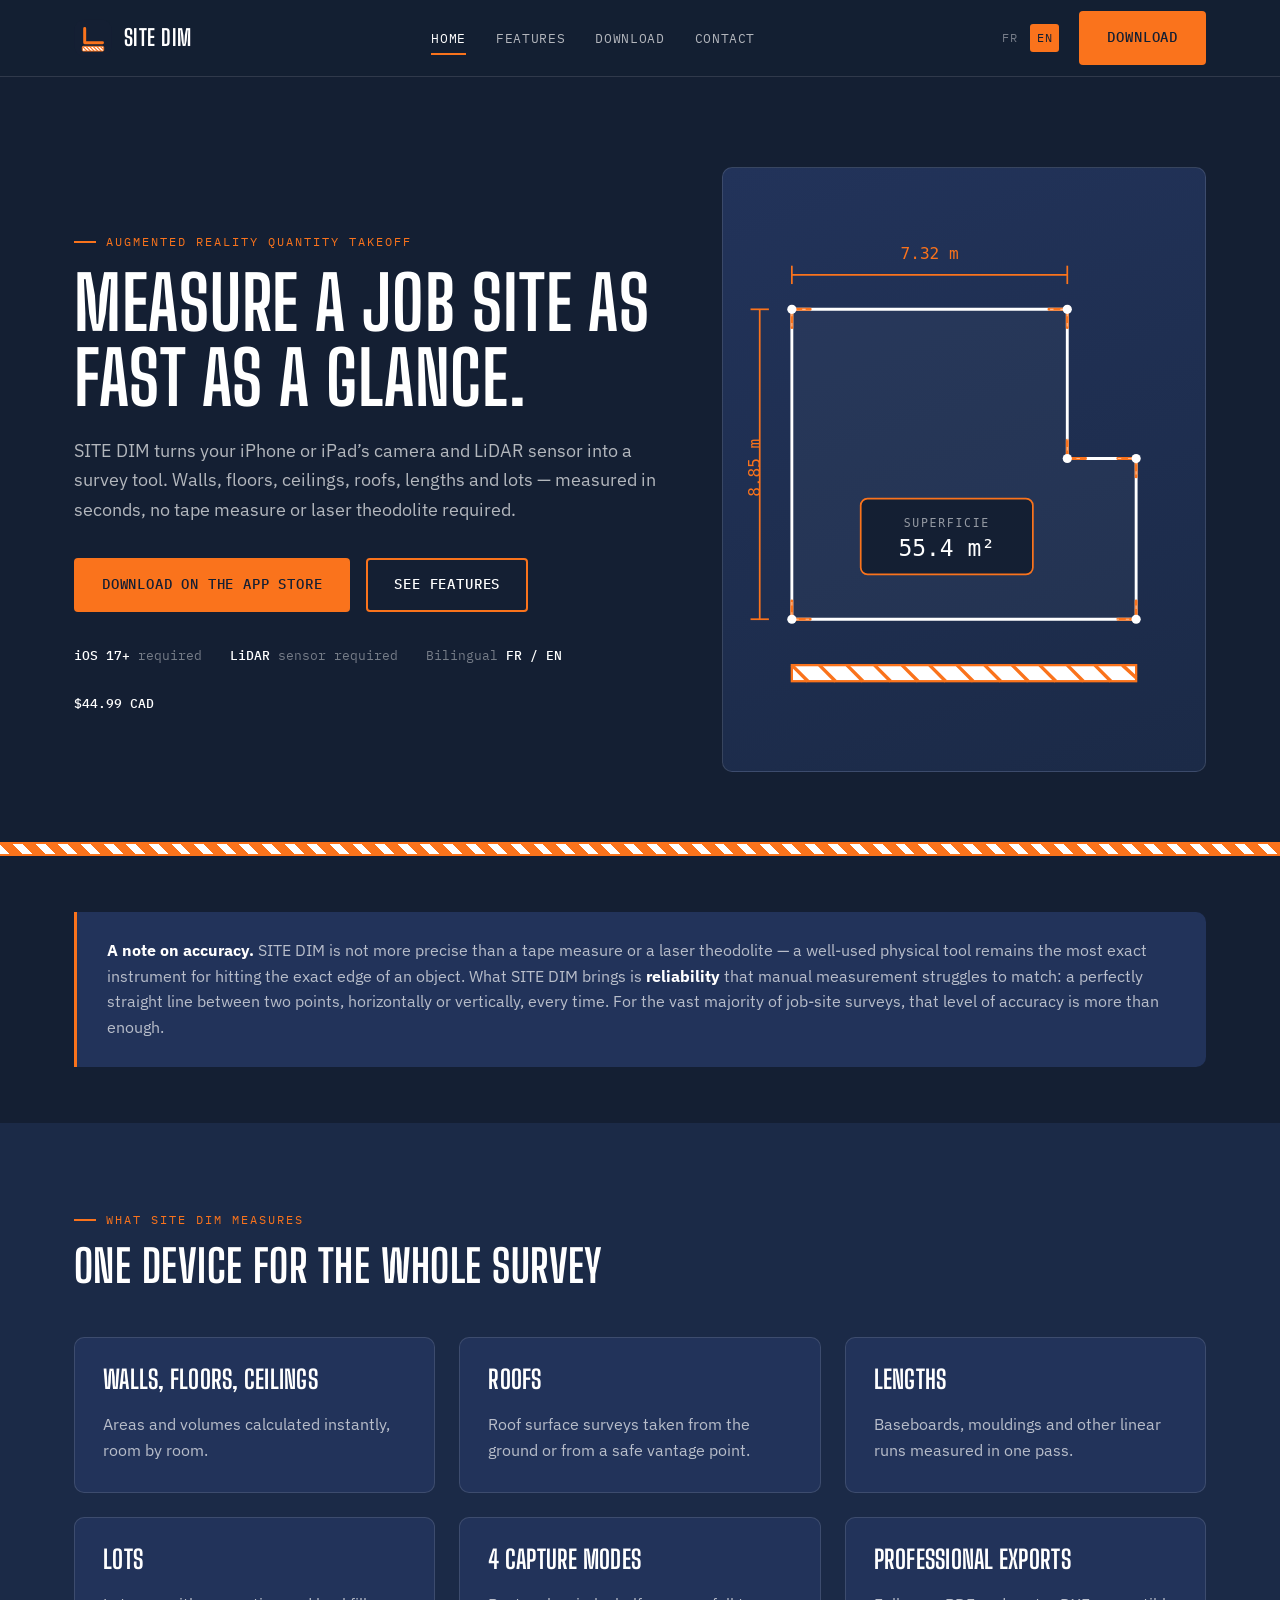
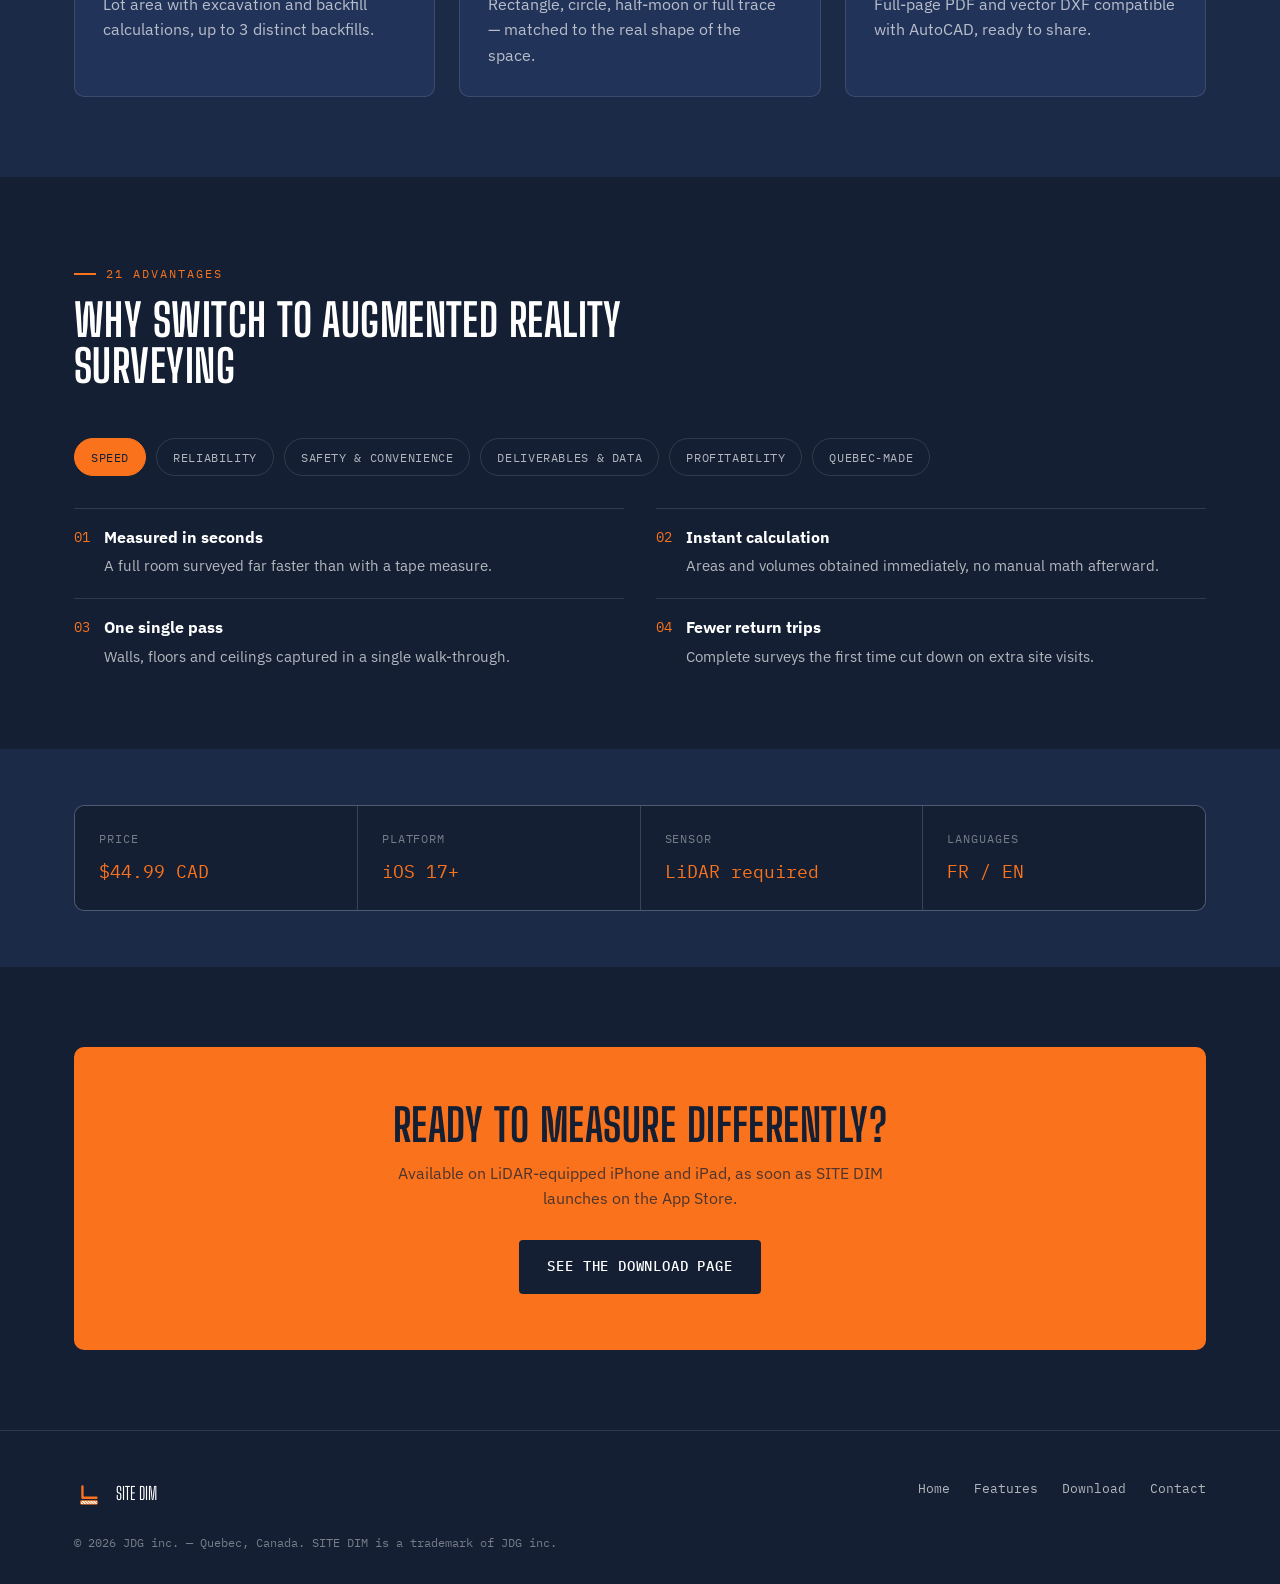
==== en/index.html @ d3539472 "Add live App Store link across the site SITE DIM is now on the App Store — swap the "coming soon" ba" ====
<!DOCTYPE html>
<html lang="en">
<head>
<meta charset="UTF-8">
<meta name="viewport" content="width=device-width, initial-scale=1">
<title>SITE DIM — Augmented Reality Quantity Takeoff</title>
<meta name="description" content="SITE DIM measures walls, floors, ceilings, roofs and lots using augmented reality and LiDAR on iPhone/iPad. Fast, reliable, PDF and DXF exports. An app by JDG inc., Quebec.">
<link rel="icon" href="../assets/img/logo-mark.svg">
<link rel="preconnect" href="https://fonts.googleapis.com">
<link rel="preconnect" href="https://fonts.gstatic.com" crossorigin>
<link href="https://fonts.googleapis.com/css2?family=Big+Shoulders+Display:wght@600;700;800&family=IBM+Plex+Sans:wght@400;500;600&family=IBM+Plex+Mono:wght@400;500&display=swap" rel="stylesheet">
<link rel="stylesheet" href="../assets/css/style.css">
</head>
<body>

<header class="site-header">
  <div class="container site-header__row">
    <a href="index.html" class="brand">
      <img src="../assets/img/logo-mark.svg" alt="" class="brand-mark">
      Site Dim
    </a>
    <nav class="main-nav" id="main-nav">
      <ul class="main-nav__links">
        <li><a href="index.html" aria-current="page">Home</a></li>
        <li><a href="features.html">Features</a></li>
        <li><a href="download.html">Download</a></li>
        <li><a href="contact.html">Contact</a></li>
      </ul>
    </nav>
    <div class="header-actions">
      <div class="lang-switch">
        <a href="../fr/index.html">FR</a>
        <a href="index.html" class="active">EN</a>
      </div>
      <a href="download.html" class="btn btn--primary">Download</a>
      <button class="nav-toggle" aria-label="Menu" aria-expanded="false" aria-controls="main-nav">
        <span></span><span></span><span></span>
      </button>
    </div>
  </div>
</header>

<main>

  <section class="hero">
    <div class="container hero__grid">
      <div>
        <p class="eyebrow">Augmented reality quantity takeoff</p>
        <h1>Measure a job site as fast as a glance.</h1>
        <p class="lead">SITE DIM turns your iPhone or iPad&rsquo;s camera and LiDAR sensor into a survey tool. Walls, floors, ceilings, roofs, lengths and lots — measured in seconds, no tape measure or laser theodolite required.</p>
        <div class="hero__actions">
          <a href="https://apps.apple.com/ca/app/site-dim/id6807966608?l=en-CA" class="btn btn--primary" target="_blank" rel="noopener">Download on the App Store</a>
          <a href="features.html" class="btn btn--outline">See features</a>
        </div>
        <div class="hero__meta">
          <span><strong>iOS 17+</strong> required</span>
          <span><strong>LiDAR</strong> sensor required</span>
          <span>Bilingual <strong>FR / EN</strong></span>
          <span><strong>$44.99 CAD</strong></span>
        </div>
      </div>
      <div class="hero__visual">
        <img src="../assets/img/hero-plan.svg" alt="An L-shaped room survey with dimensions and area automatically calculated by SITE DIM">
      </div>
    </div>
  </section>

  <div class="ruler"></div>

  <section class="section--tight">
    <div class="container">
      <div class="callout">
        <p><strong>A note on accuracy.</strong> SITE DIM is not more precise than a tape measure or a laser theodolite — a well-used physical tool remains the most exact instrument for hitting the exact edge of an object. What SITE DIM brings is <strong>reliability</strong> that manual measurement struggles to match: a perfectly straight line between two points, horizontally or vertically, every time. For the vast majority of job-site surveys, that level of accuracy is more than enough.</p>
      </div>
    </div>
  </section>

  <section class="section--alt">
    <div class="container">
      <div class="section-head">
        <p class="eyebrow">What SITE DIM measures</p>
        <h2>One device for the whole survey</h2>
      </div>
      <div class="grid-3">
        <div class="card card--feature">
          <h3>Walls, floors, ceilings</h3>
          <p>Areas and volumes calculated instantly, room by room.</p>
        </div>
        <div class="card card--feature">
          <h3>Roofs</h3>
          <p>Roof surface surveys taken from the ground or from a safe vantage point.</p>
        </div>
        <div class="card card--feature">
          <h3>Lengths</h3>
          <p>Baseboards, mouldings and other linear runs measured in one pass.</p>
        </div>
        <div class="card card--feature">
          <h3>Lots</h3>
          <p>Lot area with excavation and backfill calculations, up to 3 distinct backfills.</p>
        </div>
        <div class="card card--feature">
          <h3>4 capture modes</h3>
          <p>Rectangle, circle, half-moon or full trace — matched to the real shape of the space.</p>
        </div>
        <div class="card card--feature">
          <h3>Professional exports</h3>
          <p>Full-page PDF and vector DXF compatible with AutoCAD, ready to share.</p>
        </div>
      </div>
    </div>
  </section>

  <section id="advantages">
    <div class="container">
      <div class="section-head">
        <p class="eyebrow">21 advantages</p>
        <h2>Why switch to augmented reality surveying</h2>
      </div>

      <div class="theme-tabs" role="tablist">
        <button class="theme-tab active" data-theme="rapidite">Speed</button>
        <button class="theme-tab" data-theme="fiabilite">Reliability</button>
        <button class="theme-tab" data-theme="securite">Safety &amp; convenience</button>
        <button class="theme-tab" data-theme="livrables">Deliverables &amp; data</button>
        <button class="theme-tab" data-theme="rentabilite">Profitability</button>
        <button class="theme-tab" data-theme="quebec">Quebec-made</button>
      </div>

      <div class="theme-panel active" data-theme="rapidite">
        <ul class="advantage-list">
          <li><span class="num">01</span><div><strong>Measured in seconds</strong><p>A full room surveyed far faster than with a tape measure.</p></div></li>
          <li><span class="num">02</span><div><strong>Instant calculation</strong><p>Areas and volumes obtained immediately, no manual math afterward.</p></div></li>
          <li><span class="num">03</span><div><strong>One single pass</strong><p>Walls, floors and ceilings captured in a single walk-through.</p></div></li>
          <li><span class="num">04</span><div><strong>Fewer return trips</strong><p>Complete surveys the first time cut down on extra site visits.</p></div></li>
        </ul>
      </div>

      <div class="theme-panel" data-theme="fiabilite">
        <ul class="advantage-list">
          <li><span class="num">05</span><div><strong>A guaranteed straight line</strong><p>A perfectly straight line between two points, horizontally or vertically — hard to hold freehand with a tape measure over a long distance.</p></div></li>
          <li><span class="num">06</span><div><strong>Automatic corner squaring</strong><p>Corners are squared automatically, removing a frequent source of angle error.</p></div></li>
          <li><span class="num">07</span><div><strong>Accuracy that&rsquo;s enough</strong><p>Suited to the vast majority of everyday job-site surveys.</p></div></li>
          <li><span class="num">08</span><div><strong>Measurements recorded digitally</strong><p>Safe from a misread number or a transcription error on a notepad.</p></div></li>
        </ul>
      </div>

      <div class="theme-panel" data-theme="securite">
        <ul class="advantage-list">
          <li><span class="num">09</span><div><strong>Measure alone</strong><p>No need for a second person to hold the other end of the tape.</p></div></li>
          <li><span class="num">10</span><div><strong>Less climbing and reaching</strong><p>No need to climb or stretch a tape measure across long spans or heights.</p></div></li>
          <li><span class="num">11</span><div><strong>One device to bring</strong><p>An iPhone or iPad replaces a tape measure, laser theodolite and site notebook.</p></div></li>
        </ul>
      </div>

      <div class="theme-panel" data-theme="livrables">
        <ul class="advantage-list">
          <li><span class="num">12</span><div><strong>Full-page PDF export</strong><p>A document ready to share with a client, subcontractor or supplier.</p></div></li>
          <li><span class="num">13</span><div><strong>Vector DXF export</strong><p>Compatible with AutoCAD, usable directly in technical drawings.</p></div></li>
          <li><span class="num">14</span><div><strong>Metric and imperial together</strong><p>Both systems displayed at once, no manual conversion.</p></div></li>
          <li><span class="num">15</span><div><strong>Organized data</strong><p>All measurements from a project grouped and sorted automatically.</p></div></li>
        </ul>
      </div>

      <div class="theme-panel" data-theme="rentabilite">
        <ul class="advantage-list">
          <li><span class="num">16</span><div><strong>Time reinvested</strong><p>Less time spent measuring means more time bidding or building.</p></div></li>
          <li><span class="num">17</span><div><strong>Fewer ordering errors</strong><p>Reliable areas and volumes reduce material ordering mistakes.</p></div></li>
          <li><span class="num">18</span><div><strong>One tool does it all</strong><p>Replaces several specialized measuring instruments.</p></div></li>
        </ul>
      </div>

      <div class="theme-panel" data-theme="quebec">
        <ul class="advantage-list">
          <li><span class="num">19</span><div><strong>Designed in Quebec</strong><p>Developed by JDG inc. for the realities of the local job site.</p></div></li>
          <li><span class="num">20</span><div><strong>Bilingual from day one</strong><p>The app is fully available in French and English.</p></div></li>
          <li><span class="num">21</span><div><strong>Built with tradespeople</strong><p>Developed with local contractors and estimators.</p></div></li>
        </ul>
      </div>
    </div>
  </section>

  <section class="section--alt section--tight">
    <div class="container">
      <div class="specs">
        <div class="specs__item"><div class="label">Price</div><div class="value">$44.99 CAD</div></div>
        <div class="specs__item"><div class="label">Platform</div><div class="value">iOS 17+</div></div>
        <div class="specs__item"><div class="label">Sensor</div><div class="value">LiDAR required</div></div>
        <div class="specs__item"><div class="label">Languages</div><div class="value">FR / EN</div></div>
      </div>
    </div>
  </section>

  <section>
    <div class="container">
      <div class="cta-band">
        <h2>Ready to measure differently?</h2>
        <p>Available on LiDAR-equipped iPhone and iPad, as soon as SITE DIM launches on the App Store.</p>
        <a href="download.html" class="btn btn--primary">See the download page</a>
      </div>
    </div>
  </section>

</main>

<footer class="site-footer">
  <div class="container">
    <div class="site-footer__row">
      <a href="index.html" class="site-footer__brand">
        <img src="../assets/img/logo-mark.svg" alt="" class="brand-mark">
        Site Dim
      </a>
      <nav>
        <ul>
          <li><a href="index.html">Home</a></li>
          <li><a href="features.html">Features</a></li>
          <li><a href="download.html">Download</a></li>
          <li><a href="contact.html">Contact</a></li>
        </ul>
      </nav>
    </div>
    <div class="site-footer__meta">
      &copy; 2026 JDG inc. — Quebec, Canada. SITE DIM is a trademark of JDG inc.
    </div>
  </div>
</footer>

<script src="../assets/js/main.js"></script>
</body>
</html>
---- assets/css/style.css ----
/* ============================================================
   SITE DIM — Design system
   Navy #141F33 / Orange #FA731C / White
   Big Shoulders Display (titres) — IBM Plex Sans (texte) — IBM Plex Mono (données)
   ============================================================ */

:root {
  --navy: #141F33;
  --navy-700: #1B2A47;
  --navy-600: #22335A;
  --navy-500: #2C4170;
  --orange: #FA731C;
  --orange-dark: #D65E10;
  --white: #FFFFFF;
  --ink-muted: rgba(255, 255, 255, 0.68);
  --ink-faint: rgba(255, 255, 255, 0.42);
  --line: rgba(255, 255, 255, 0.12);

  --font-display: "Big Shoulders Display", "Arial Narrow", sans-serif;
  --font-body: "IBM Plex Sans", -apple-system, BlinkMacSystemFont, sans-serif;
  --font-mono: "IBM Plex Mono", ui-monospace, SFMono-Regular, monospace;

  --container: 1180px;
  --radius: 10px;
}

* { box-sizing: border-box; }
html { scroll-behavior: smooth; }

body {
  margin: 0;
  background: var(--navy);
  color: var(--white);
  font-family: var(--font-body);
  font-size: 16px;
  line-height: 1.6;
  -webkit-font-smoothing: antialiased;
}

img, svg { max-width: 100%; display: block; }

a { color: inherit; text-decoration: none; }

.container {
  width: 100%;
  max-width: var(--container);
  margin: 0 auto;
  padding: 0 24px;
}

h1, h2, h3, h4 {
  font-family: var(--font-display);
  font-weight: 700;
  text-transform: uppercase;
  letter-spacing: 0.01em;
  line-height: 1.02;
  margin: 0 0 0.4em;
}

h1 { font-size: clamp(2.6rem, 6vw, 4.6rem); }
h2 { font-size: clamp(1.9rem, 4vw, 2.8rem); }
h3 { font-size: clamp(1.3rem, 2.4vw, 1.6rem); }

p { margin: 0 0 1em; color: var(--ink-muted); }

.eyebrow {
  font-family: var(--font-mono);
  font-size: 0.78rem;
  letter-spacing: 0.16em;
  text-transform: uppercase;
  color: var(--orange);
  display: inline-flex;
  align-items: center;
  gap: 10px;
  margin-bottom: 14px;
}
.eyebrow::before {
  content: "";
  width: 22px;
  height: 2px;
  background: var(--orange);
}

.lead {
  font-size: 1.15rem;
  color: var(--ink-muted);
  max-width: 640px;
}

/* ---------- Ruler motif ---------- */
.ruler {
  height: 14px;
  border-top: 2px solid var(--orange);
  border-bottom: 2px solid var(--orange);
  background: repeating-linear-gradient(
    45deg,
    var(--white) 0 6px,
    var(--white) 6px 7px,
    var(--orange) 7px 15px,
    var(--orange) 15px 16px
  );
  background-color: var(--white);
}
.ruler--thin { height: 8px; border-width: 1px; }

/* ---------- Buttons ---------- */
.btn {
  display: inline-flex;
  align-items: center;
  justify-content: center;
  gap: 10px;
  font-family: var(--font-mono);
  font-size: 0.85rem;
  font-weight: 500;
  letter-spacing: 0.06em;
  text-transform: uppercase;
  padding: 14px 26px;
  border-radius: 4px;
  border: 2px solid transparent;
  cursor: pointer;
  transition: transform 0.15s ease, background 0.15s ease, border-color 0.15s ease, color 0.15s ease;
  white-space: nowrap;
}
.btn:hover { transform: translateY(-2px); }

.btn--primary {
  background: var(--orange);
  color: var(--navy);
}
.btn--primary:hover { background: #ff8438; }

.btn--outline {
  border-color: var(--orange);
  color: var(--white);
  background: transparent;
}
.btn--outline:hover { border-color: var(--white); }

.btn--ghost {
  color: var(--ink-muted);
  padding: 10px 0;
}
.btn--ghost:hover { color: var(--white); transform: none; }

/* ---------- Header ---------- */
.site-header {
  position: sticky;
  top: 0;
  z-index: 100;
  background: rgba(20, 31, 51, 0.97);
  border-bottom: 1px solid var(--line);
}
.site-header__row {
  display: flex;
  align-items: center;
  justify-content: space-between;
  height: 76px;
  gap: 24px;
}

.brand {
  display: flex;
  align-items: center;
  gap: 12px;
  font-family: var(--font-display);
  font-size: 1.4rem;
  font-weight: 700;
  letter-spacing: 0.02em;
  text-transform: uppercase;
}
.brand-mark {
  width: 38px;
  height: 38px;
  flex-shrink: 0;
}

.main-nav {
  display: flex;
  align-items: center;
  gap: 34px;
}
.main-nav__links {
  display: flex;
  gap: 30px;
  list-style: none;
  margin: 0;
  padding: 0;
  font-family: var(--font-mono);
  font-size: 0.82rem;
  letter-spacing: 0.05em;
  text-transform: uppercase;
}
.main-nav__links a {
  color: var(--ink-muted);
  position: relative;
  padding: 6px 0;
}
.main-nav__links a:hover,
.main-nav__links a[aria-current="page"] { color: var(--white); }
.main-nav__links a[aria-current="page"]::after {
  content: "";
  position: absolute;
  left: 0; right: 0; bottom: -2px;
  height: 2px;
  background: var(--orange);
}

.lang-switch {
  display: flex;
  align-items: center;
  gap: 6px;
  font-family: var(--font-mono);
  font-size: 0.78rem;
  letter-spacing: 0.05em;
}
.lang-switch a {
  padding: 4px 7px;
  color: var(--ink-faint);
  border-radius: 3px;
}
.lang-switch a.active { color: var(--navy); background: var(--orange); }
.lang-switch a:not(.active):hover { color: var(--white); }

.nav-toggle {
  display: none;
  flex-direction: column;
  gap: 5px;
  background: none;
  border: none;
  cursor: pointer;
  padding: 8px;
}
.nav-toggle span {
  width: 24px;
  height: 2px;
  background: var(--white);
}

.header-actions {
  display: flex;
  align-items: center;
  gap: 20px;
}

/* ---------- Hero ---------- */
.hero {
  padding: 90px 0 70px;
  position: relative;
  overflow: hidden;
}
.hero__grid {
  display: grid;
  grid-template-columns: 1.1fr 0.9fr;
  gap: 56px;
  align-items: center;
}
.hero h1 { margin-bottom: 20px; }
.hero .lead { margin-bottom: 34px; }
.hero__actions {
  display: flex;
  flex-wrap: wrap;
  gap: 16px;
  align-items: center;
  margin-bottom: 34px;
}
.hero__meta {
  display: flex;
  gap: 28px;
  flex-wrap: wrap;
  font-family: var(--font-mono);
  font-size: 0.8rem;
  color: var(--ink-faint);
}
.hero__meta strong { color: var(--white); font-weight: 500; }

.hero__visual {
  position: relative;
  aspect-ratio: 4 / 5;
  border-radius: var(--radius);
  background: linear-gradient(160deg, var(--navy-600), var(--navy-700));
  border: 1px solid var(--line);
  overflow: hidden;
  display: flex;
  align-items: center;
  justify-content: center;
}
.hero__visual .plan {
  width: 78%;
}

/* ---------- Sections ---------- */
section { padding: 80px 0; }
.section--tight { padding: 56px 0; }
.section--alt { background: var(--navy-700); }
.section-head {
  max-width: 700px;
  margin-bottom: 48px;
}

/* ---------- Cards / Grid ---------- */
.grid-3 {
  display: grid;
  grid-template-columns: repeat(3, 1fr);
  gap: 24px;
}
.grid-2 {
  display: grid;
  grid-template-columns: repeat(2, 1fr);
  gap: 24px;
}

.card {
  background: var(--navy-600);
  border: 1px solid var(--line);
  border-radius: var(--radius);
  padding: 28px;
}
.card--feature {
  display: flex;
  flex-direction: column;
  gap: 14px;
}
.card__icon {
  width: 42px;
  height: 42px;
  color: var(--orange);
}
.card h3 { margin-bottom: 6px; }
.card p { margin: 0; }

/* ---------- Theme tabs (21 avantages) ---------- */
.theme-tabs {
  display: flex;
  flex-wrap: wrap;
  gap: 10px;
  margin-bottom: 32px;
}
.theme-tab {
  font-family: var(--font-mono);
  font-size: 0.78rem;
  letter-spacing: 0.05em;
  text-transform: uppercase;
  padding: 10px 16px;
  border: 1px solid var(--line);
  border-radius: 999px;
  background: transparent;
  color: var(--ink-muted);
  cursor: pointer;
  transition: all 0.15s ease;
}
.theme-tab:hover { border-color: var(--orange); color: var(--white); }
.theme-tab.active {
  background: var(--orange);
  border-color: var(--orange);
  color: var(--navy);
}

.theme-panel { display: none; }
.theme-panel.active { display: block; animation: fade-in 0.25s ease; }
@keyframes fade-in { from { opacity: 0; transform: translateY(6px); } to { opacity: 1; transform: translateY(0); } }

.advantage-list {
  list-style: none;
  margin: 0;
  padding: 0;
  display: grid;
  grid-template-columns: repeat(2, 1fr);
  gap: 20px 32px;
}
.advantage-list li {
  display: flex;
  gap: 14px;
  align-items: flex-start;
  border-top: 1px solid var(--line);
  padding-top: 16px;
}
.advantage-list .num {
  font-family: var(--font-mono);
  color: var(--orange);
  font-size: 0.85rem;
  flex-shrink: 0;
  padding-top: 2px;
}
.advantage-list strong { display: block; color: var(--white); margin-bottom: 4px; }
.advantage-list p { margin: 0; font-size: 0.94rem; }

/* ---------- Callout / positioning note ---------- */
.callout {
  border-left: 3px solid var(--orange);
  background: var(--navy-600);
  border-radius: 0 var(--radius) var(--radius) 0;
  padding: 26px 30px;
}
.callout p:last-child { margin: 0; }
.callout strong { color: var(--white); }

/* ---------- Stats / specs strip ---------- */
.specs {
  display: grid;
  grid-template-columns: repeat(4, 1fr);
  gap: 1px;
  background: var(--line);
  border: 1px solid var(--line);
  border-radius: var(--radius);
  overflow: hidden;
}
.specs__item {
  background: var(--navy);
  padding: 24px;
}
.specs__item .label {
  font-family: var(--font-mono);
  font-size: 0.72rem;
  letter-spacing: 0.08em;
  text-transform: uppercase;
  color: var(--ink-faint);
  margin-bottom: 8px;
}
.specs__item .value {
  font-family: var(--font-mono);
  font-size: 1.15rem;
  color: var(--orange);
}

/* ---------- Steps ---------- */
.steps {
  display: grid;
  grid-template-columns: repeat(3, 1fr);
  gap: 24px;
  counter-reset: step;
}
.step {
  position: relative;
  padding-top: 46px;
}
.step::before {
  counter-increment: step;
  content: "0" counter(step);
  font-family: var(--font-mono);
  font-size: 0.85rem;
  color: var(--orange);
  position: absolute;
  top: 0; left: 0;
}
.step h3 { margin-bottom: 8px; }

/* ---------- CTA band ---------- */
.cta-band {
  background: var(--orange);
  color: var(--navy);
  border-radius: var(--radius);
  padding: 56px;
  text-align: center;
}
.cta-band h2 { color: var(--navy); margin-bottom: 12px; }
.cta-band p { color: rgba(20,31,51,0.75); max-width: 520px; margin: 0 auto 28px; }
.cta-band .btn--outline { border-color: var(--navy); color: var(--navy); }
.cta-band .btn--outline:hover { background: var(--navy); color: var(--white); }
.cta-band .btn--primary { background: var(--navy); color: var(--white); }
.cta-band .btn--primary:hover { background: #0c1526; }

/* ---------- App Store badge / pending ---------- */
.store-badge {
  display: inline-flex;
  align-items: center;
  gap: 12px;
  border: 1px solid var(--line);
  border-radius: 6px;
  padding: 12px 20px;
  font-family: var(--font-mono);
  font-size: 0.82rem;
  color: var(--ink-muted);
}
.store-badge .dot {
  width: 8px; height: 8px; border-radius: 50%;
  background: var(--orange);
  animation: pulse 1.6s infinite ease-in-out;
}
@keyframes pulse { 0%,100% { opacity: 1; } 50% { opacity: 0.35; } }

/* ---------- Contact ---------- */
.contact-grid {
  display: grid;
  grid-template-columns: 1fr 1fr;
  gap: 40px;
}
.contact-block h3 { margin-bottom: 10px; }
.contact-block .value {
  font-family: var(--font-mono);
  color: var(--orange);
  font-size: 1.05rem;
}

/* ---------- Footer ---------- */
.site-footer {
  border-top: 1px solid var(--line);
  padding: 48px 0 32px;
}
.site-footer__row {
  display: flex;
  justify-content: space-between;
  align-items: flex-start;
  flex-wrap: wrap;
  gap: 32px;
}
.site-footer__brand {
  display: flex;
  align-items: center;
  gap: 12px;
  font-family: var(--font-display);
  text-transform: uppercase;
  font-size: 1.1rem;
}
.site-footer__brand .brand-mark { width: 30px; height: 30px; }
.site-footer nav ul {
  list-style: none;
  margin: 0;
  padding: 0;
  display: flex;
  gap: 24px;
  font-family: var(--font-mono);
  font-size: 0.8rem;
  color: var(--ink-muted);
}
.site-footer nav a:hover { color: var(--white); }
.site-footer__meta {
  font-family: var(--font-mono);
  font-size: 0.75rem;
  color: var(--ink-faint);
  margin-top: 24px;
}

/* ---------- Responsive ---------- */
@media (max-width: 900px) {
  .hero__grid { grid-template-columns: 1fr; }
  .hero__visual { order: -1; max-width: 380px; margin: 0 auto; }
  .grid-3 { grid-template-columns: 1fr 1fr; }
  .specs { grid-template-columns: repeat(2, 1fr); }
  .steps { grid-template-columns: 1fr; }
  .contact-grid { grid-template-columns: 1fr; }
  .advantage-list { grid-template-columns: 1fr; }
}

@media (max-width: 720px) {
  .main-nav { position: fixed; inset: 76px 0 0 0; background: var(--navy); flex-direction: column; align-items: flex-start; padding: 32px 24px; gap: 28px; transform: translateX(100%); transition: transform 0.25s ease; overflow-y: auto; }
  .main-nav.open { transform: translateX(0); }
  .main-nav__links { flex-direction: column; gap: 20px; font-size: 1rem; }
  .nav-toggle { display: flex; }
  .header-actions .btn--primary { display: none; }
  .grid-3, .grid-2 { grid-template-columns: 1fr; }
  .site-footer__row { flex-direction: column; }
}

@media (max-width: 480px) {
  .cta-band { padding: 36px 22px; }
}
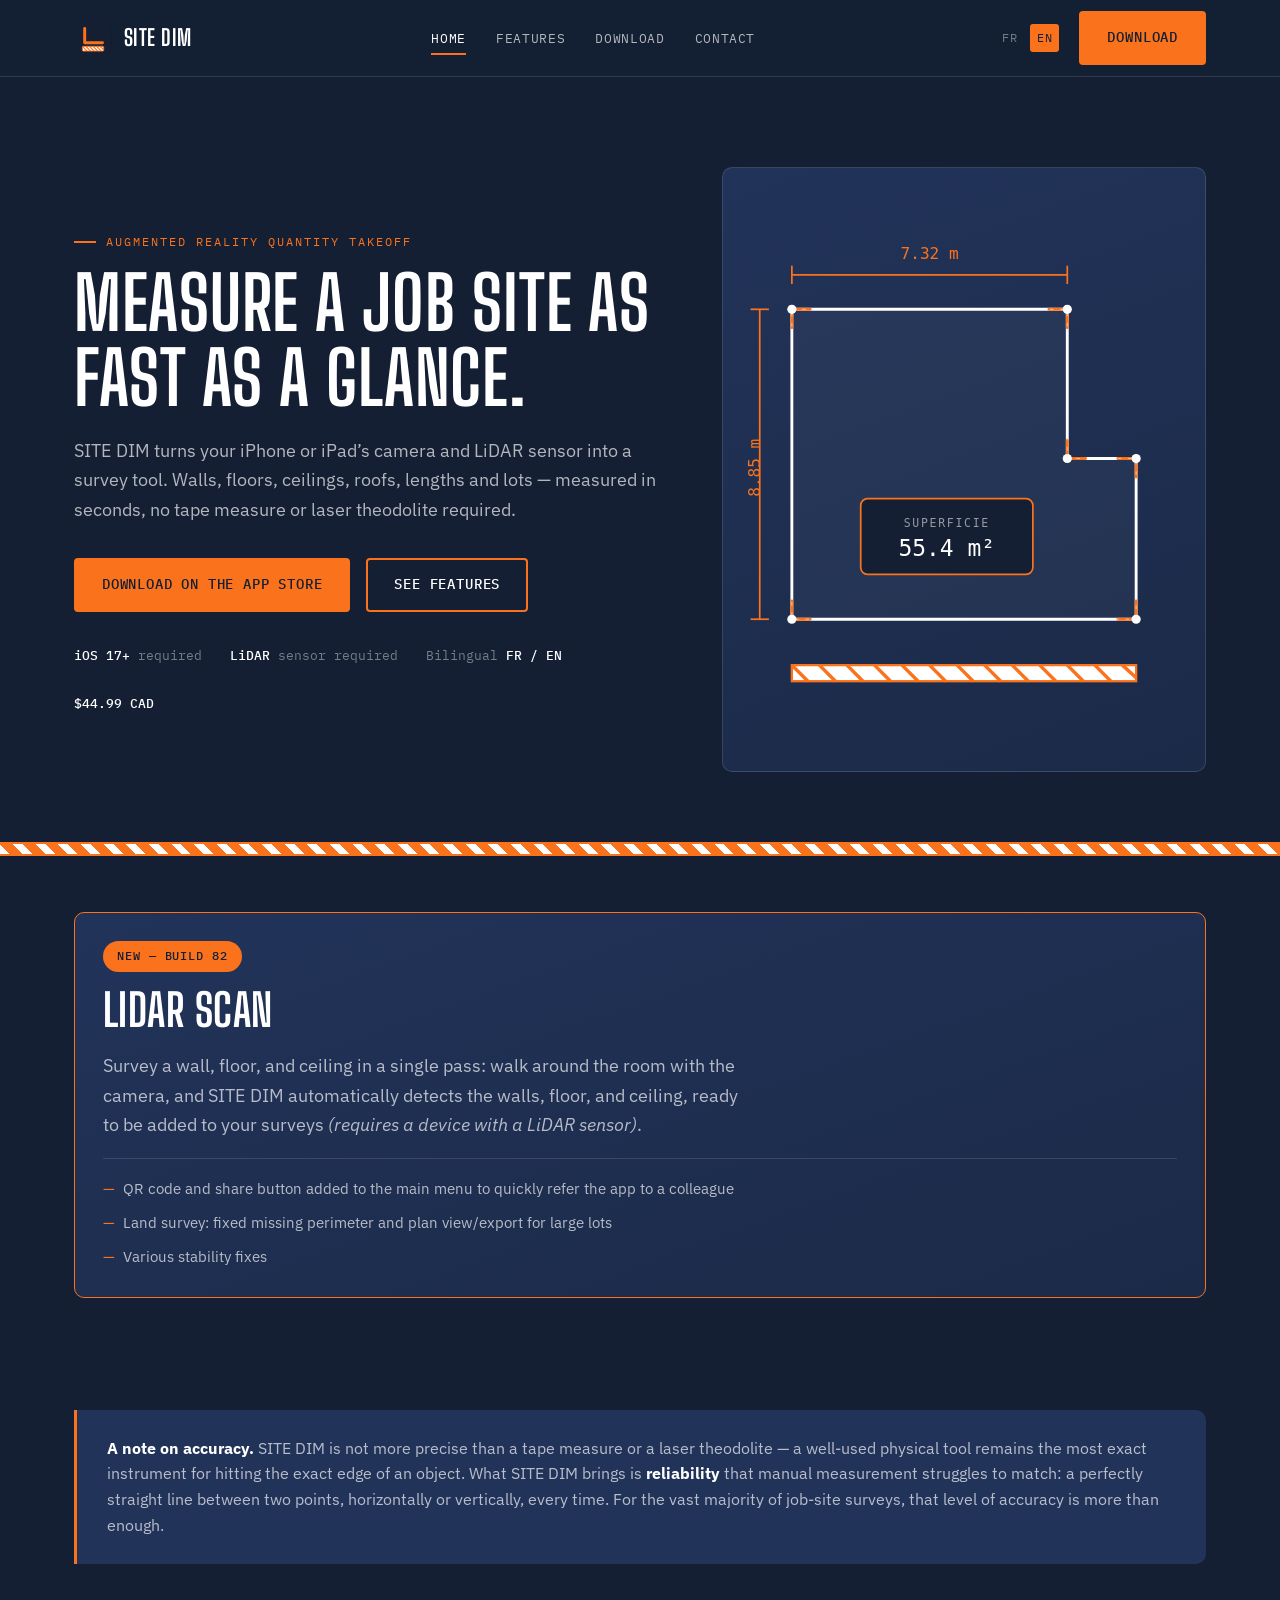
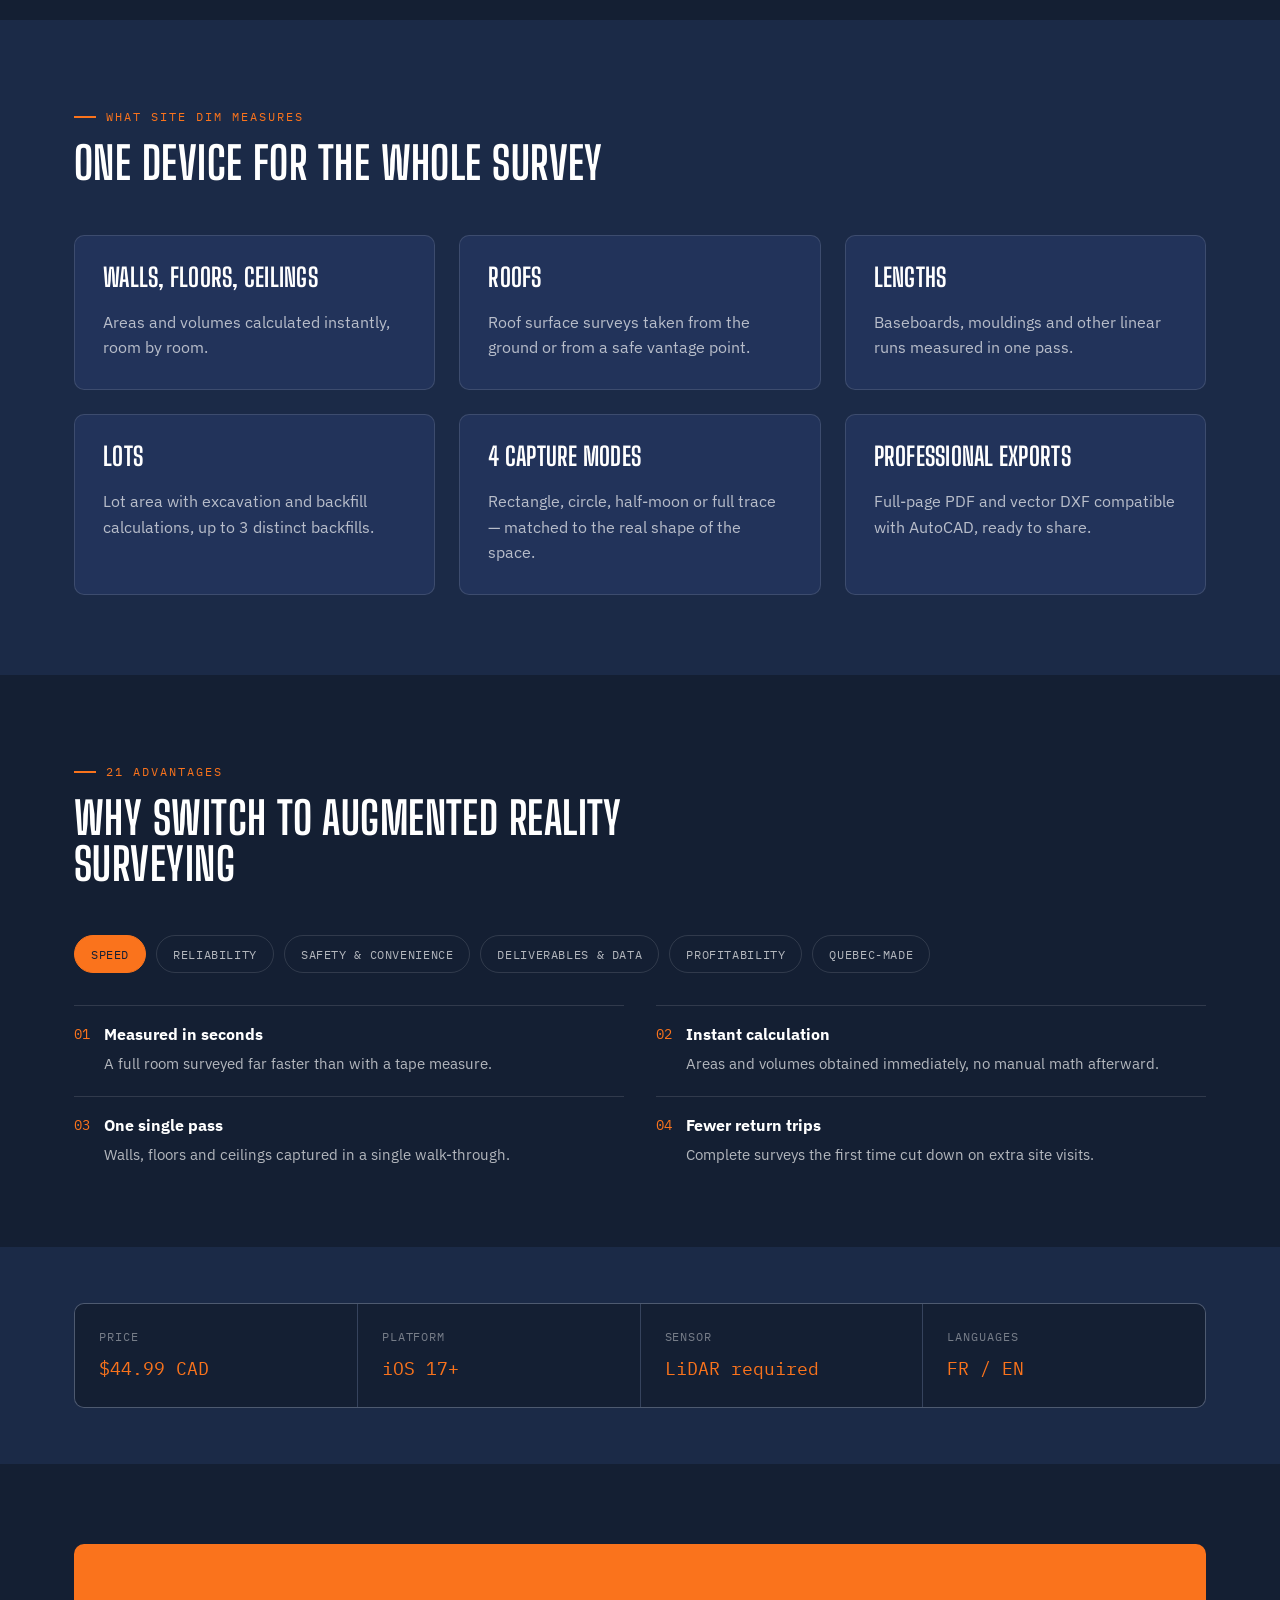
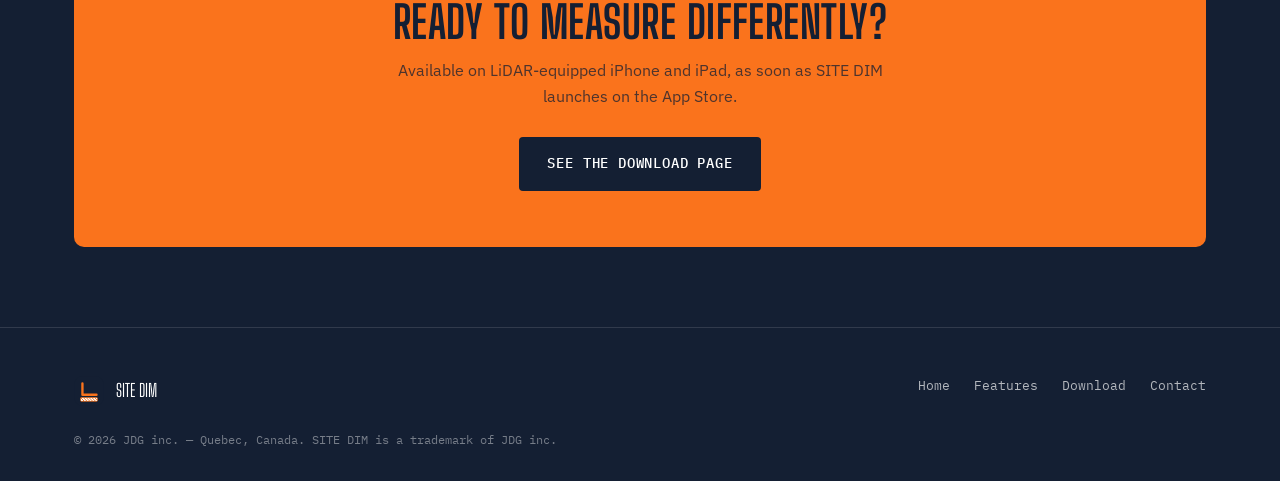
==== commit 542ae98b: "Announce build 82: LiDAR Scan feature Add a "what's new" highlight card on the FR/EN home pages for " ====
--- a/en/index.html
+++ b/en/index.html
@@ -69,6 +69,21 @@
 
   <section class="section--tight">
     <div class="container">
+      <div class="card card--new">
+        <span class="badge-new">New — build 82</span>
+        <h2 style="margin-top: 16px;">LiDAR Scan</h2>
+        <p class="lead" style="margin-bottom: 0;">Survey a wall, floor, and ceiling in a single pass: walk around the room with the camera, and SITE DIM automatically detects the walls, floor, and ceiling, ready to be added to your surveys <em>(requires a device with a LiDAR sensor)</em>.</p>
+        <ul class="changelog-list">
+          <li>QR code and share button added to the main menu to quickly refer the app to a colleague</li>
+          <li>Land survey: fixed missing perimeter and plan view/export for large lots</li>
+          <li>Various stability fixes</li>
+        </ul>
+      </div>
+    </div>
+  </section>
+
+  <section class="section--tight">
+    <div class="container">
       <div class="callout">
         <p><strong>A note on accuracy.</strong> SITE DIM is not more precise than a tape measure or a laser theodolite — a well-used physical tool remains the most exact instrument for hitting the exact edge of an object. What SITE DIM brings is <strong>reliability</strong> that manual measurement struggles to match: a perfectly straight line between two points, horizontally or vertically, every time. For the vast majority of job-site surveys, that level of accuracy is more than enough.</p>
       </div>
--- a/assets/css/style.css
+++ b/assets/css/style.css
@@ -384,6 +384,60 @@
 .advantage-list strong { display: block; color: var(--white); margin-bottom: 4px; }
 .advantage-list p { margin: 0; font-size: 0.94rem; }
 
+/* ---------- What's new ---------- */
+.card--new {
+  border-color: var(--orange);
+  background: linear-gradient(160deg, var(--navy-600), var(--navy-700));
+}
+.badge-new {
+  display: inline-flex;
+  align-items: center;
+  gap: 8px;
+  font-family: var(--font-mono);
+  font-size: 0.72rem;
+  font-weight: 500;
+  letter-spacing: 0.08em;
+  text-transform: uppercase;
+  background: var(--orange);
+  color: var(--navy);
+  padding: 6px 14px;
+  border-radius: 999px;
+}
+.card__badge {
+  display: inline-block;
+  font-family: var(--font-mono);
+  font-size: 0.65rem;
+  letter-spacing: 0.07em;
+  text-transform: uppercase;
+  color: var(--orange);
+  background: rgba(250, 115, 28, 0.12);
+  border: 1px solid var(--orange);
+  padding: 3px 9px;
+  border-radius: 999px;
+  margin-bottom: 10px;
+}
+.changelog-list {
+  list-style: none;
+  margin: 18px 0 0;
+  padding: 18px 0 0;
+  border-top: 1px solid var(--line);
+  display: flex;
+  flex-direction: column;
+  gap: 10px;
+}
+.changelog-list li {
+  padding-left: 20px;
+  position: relative;
+  color: var(--ink-muted);
+  font-size: 0.94rem;
+}
+.changelog-list li::before {
+  content: "\2014";
+  position: absolute;
+  left: 0;
+  color: var(--orange);
+}
+
 /* ---------- Callout / positioning note ---------- */
 .callout {
   border-left: 3px solid var(--orange);
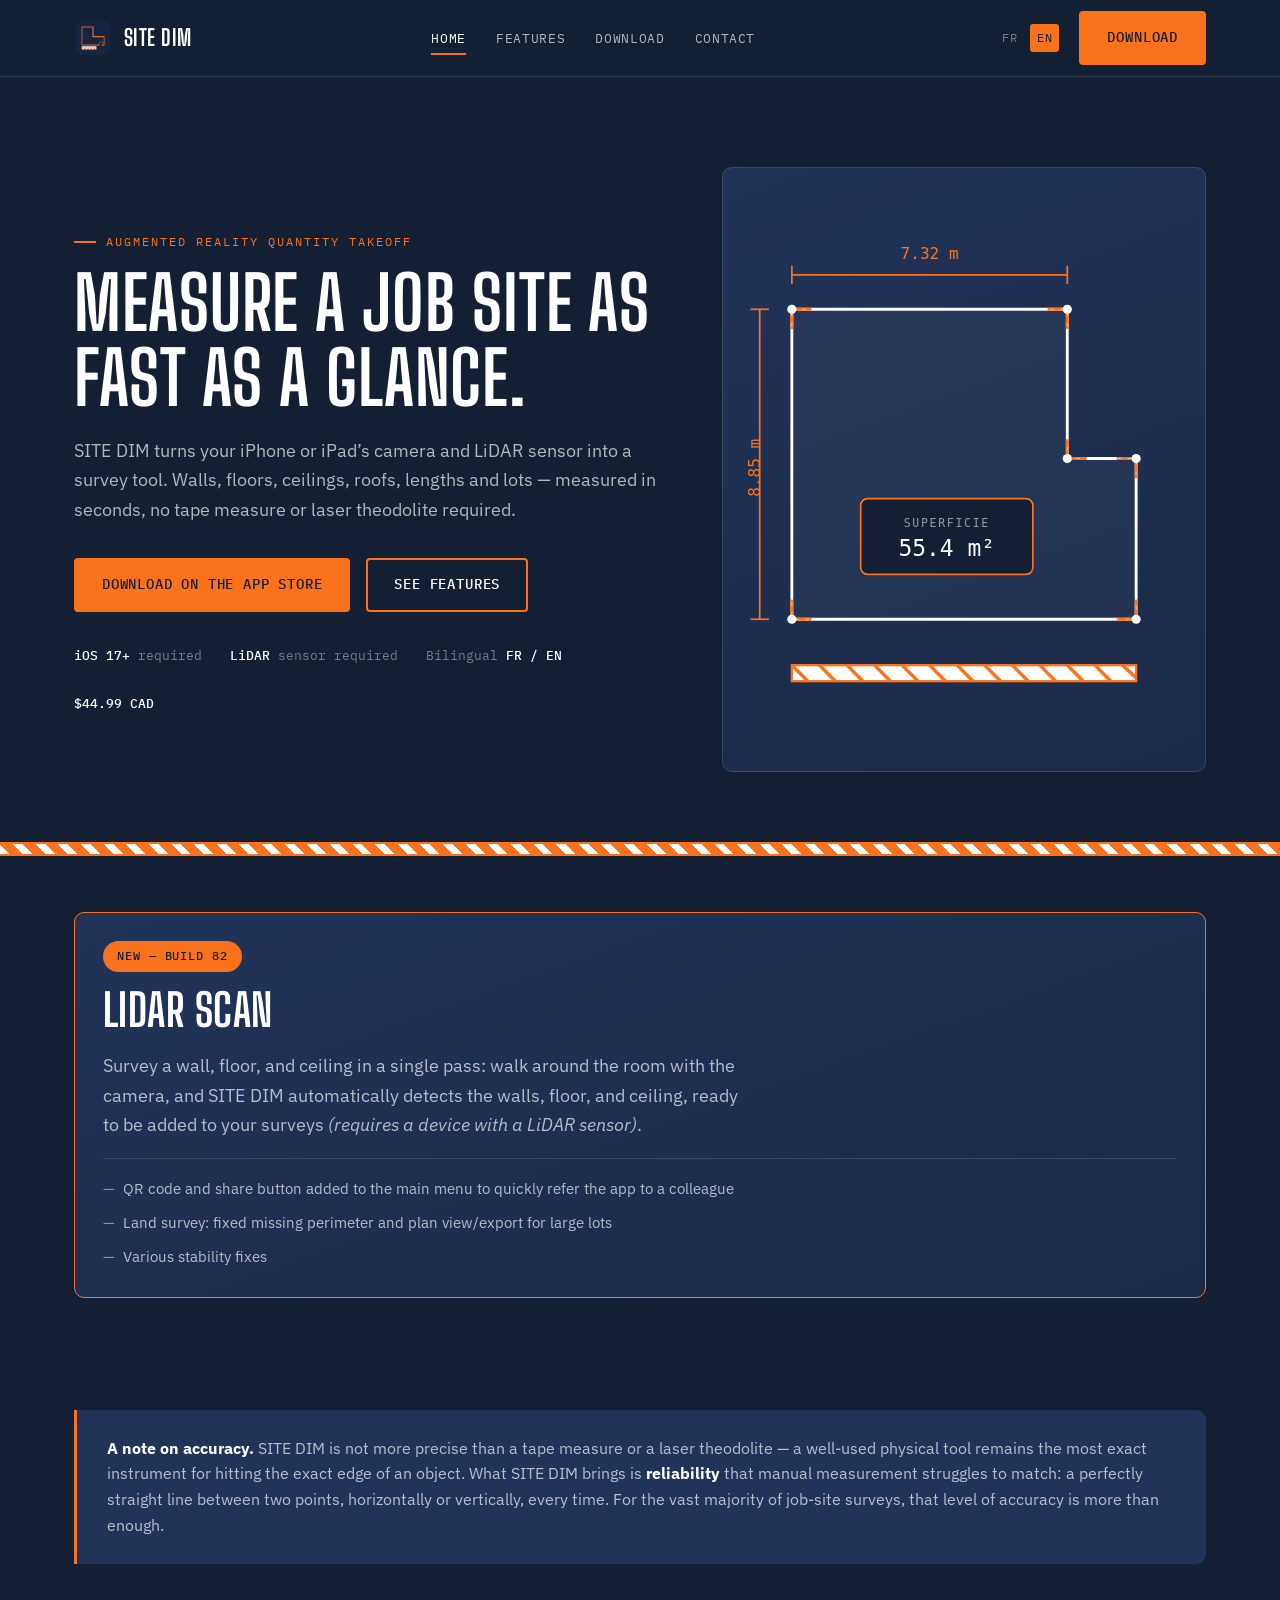
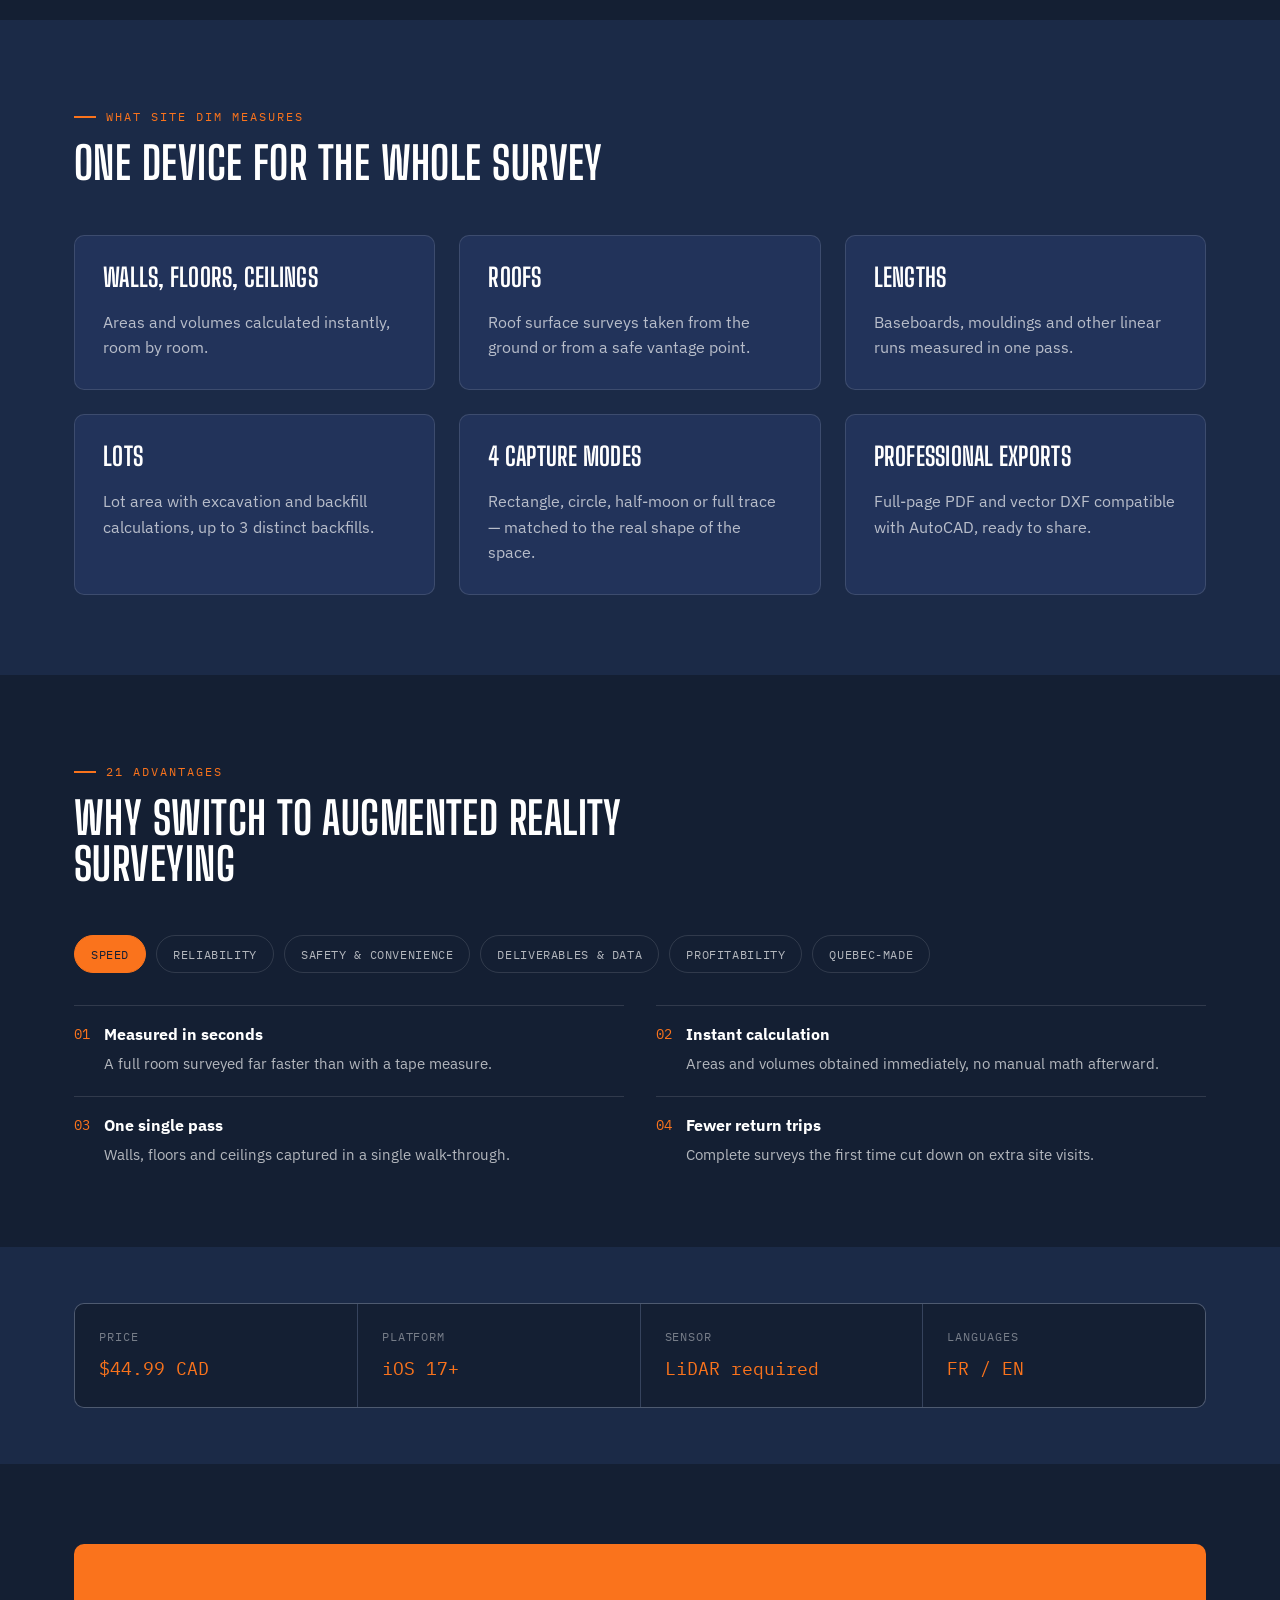
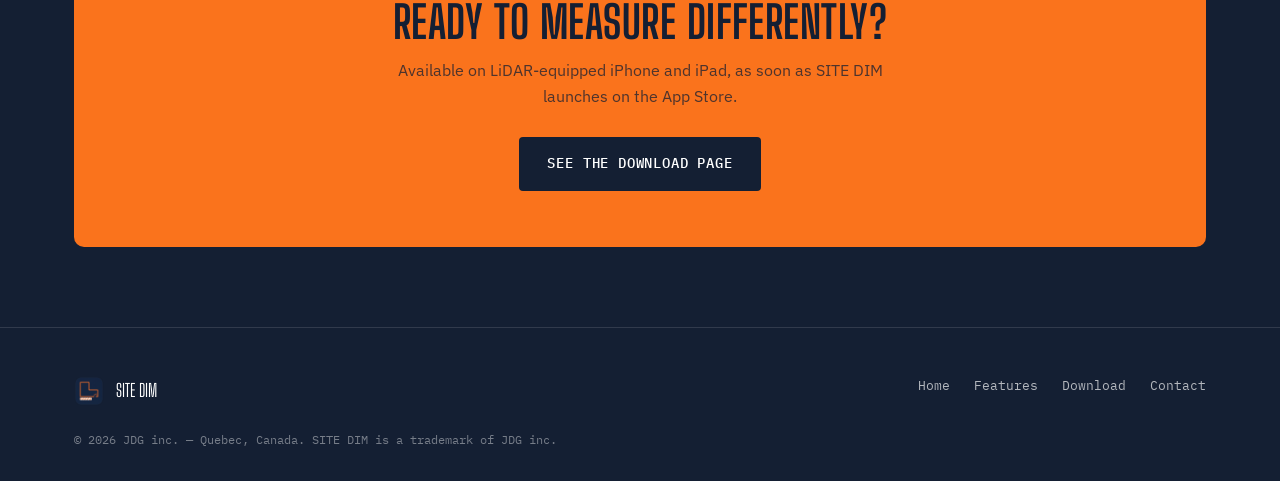
==== commit 01115844: "Replace placeholder logo with the real SITE DIM app icon Swap the hand-drawn SVG stand-in for the ac" ====
--- a/en/index.html
+++ b/en/index.html
@@ -5,7 +5,7 @@
 <meta name="viewport" content="width=device-width, initial-scale=1">
 <title>SITE DIM — Augmented Reality Quantity Takeoff</title>
 <meta name="description" content="SITE DIM measures walls, floors, ceilings, roofs and lots using augmented reality and LiDAR on iPhone/iPad. Fast, reliable, PDF and DXF exports. An app by JDG inc., Quebec.">
-<link rel="icon" href="../assets/img/logo-mark.svg">
+<link rel="icon" href="../assets/img/logo-mark.png">
 <link rel="preconnect" href="https://fonts.googleapis.com">
 <link rel="preconnect" href="https://fonts.gstatic.com" crossorigin>
 <link href="https://fonts.googleapis.com/css2?family=Big+Shoulders+Display:wght@600;700;800&family=IBM+Plex+Sans:wght@400;500;600&family=IBM+Plex+Mono:wght@400;500&display=swap" rel="stylesheet">
@@ -16,7 +16,7 @@
 <header class="site-header">
   <div class="container site-header__row">
     <a href="index.html" class="brand">
-      <img src="../assets/img/logo-mark.svg" alt="" class="brand-mark">
+      <img src="../assets/img/logo-mark.png" alt="" class="brand-mark">
       Site Dim
     </a>
     <nav class="main-nav" id="main-nav">
@@ -221,7 +221,7 @@
   <div class="container">
     <div class="site-footer__row">
       <a href="index.html" class="site-footer__brand">
-        <img src="../assets/img/logo-mark.svg" alt="" class="brand-mark">
+        <img src="../assets/img/logo-mark.png" alt="" class="brand-mark">
         Site Dim
       </a>
       <nav>
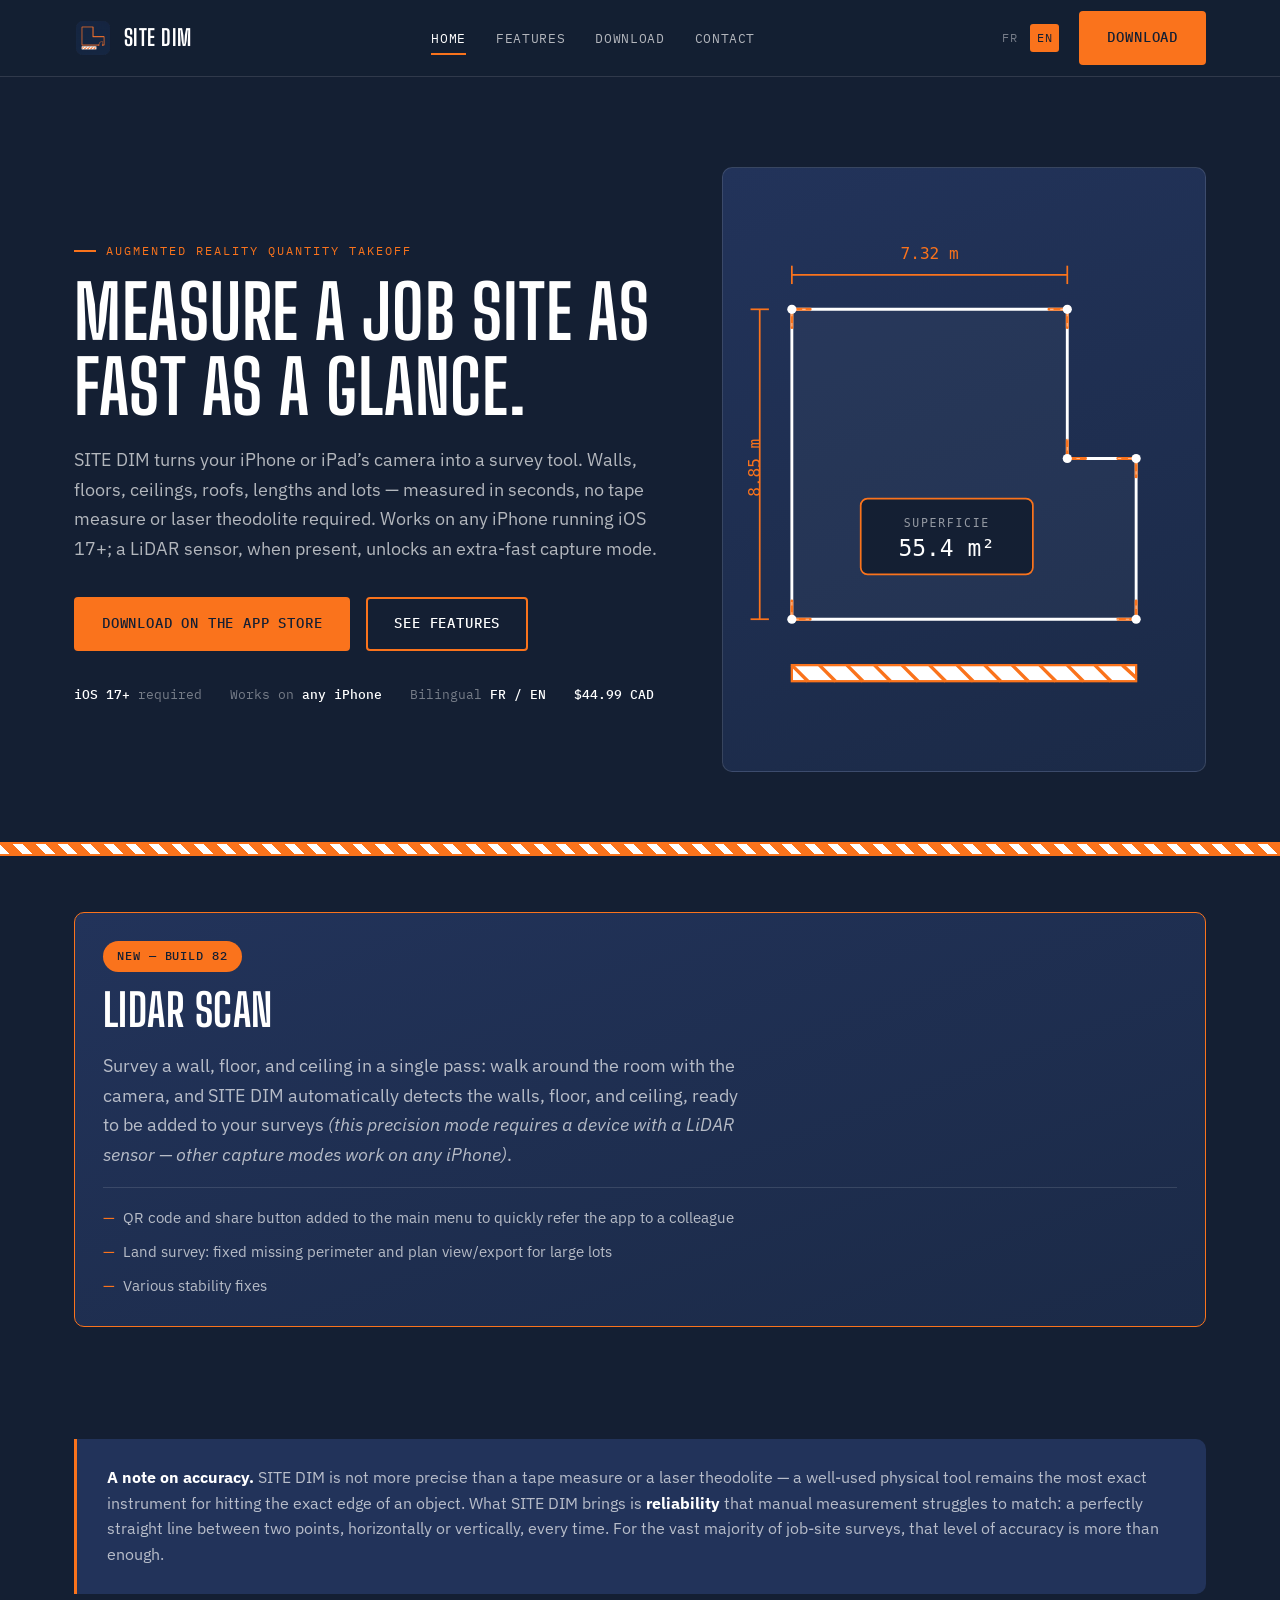
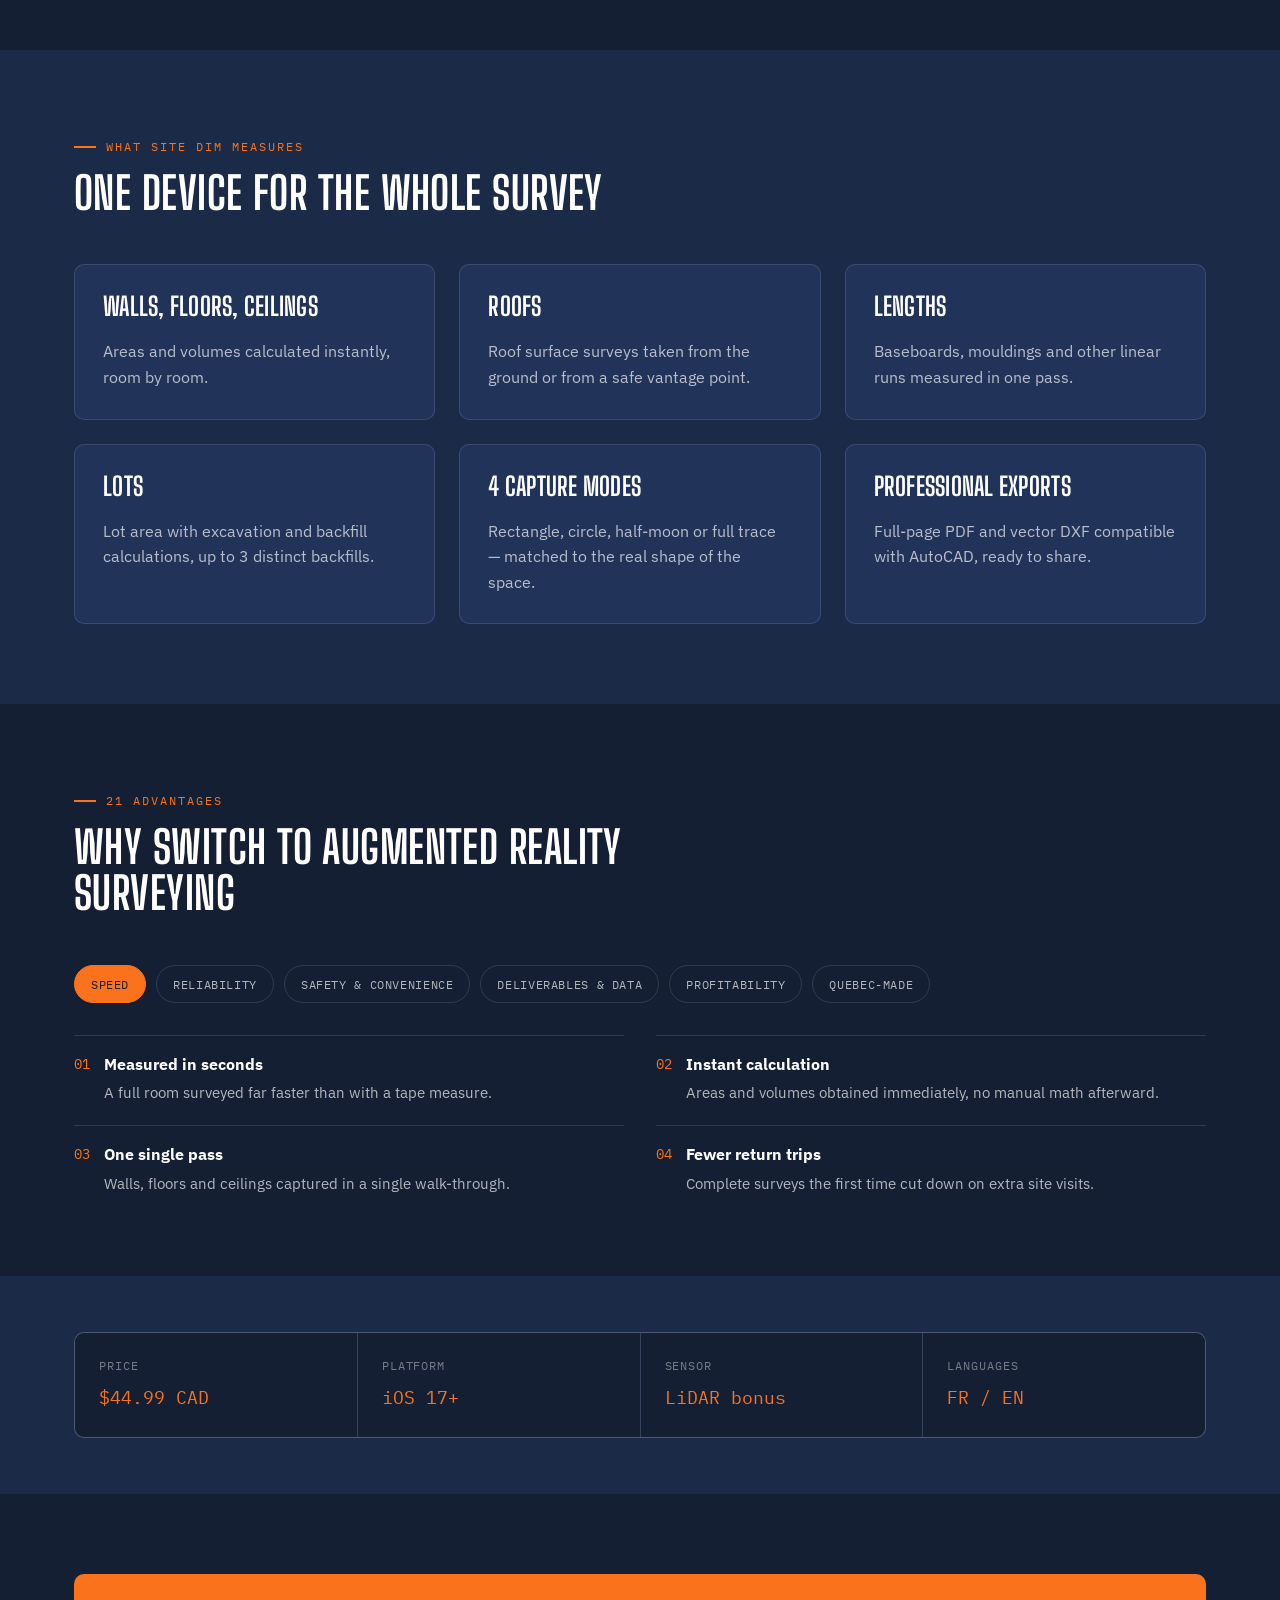
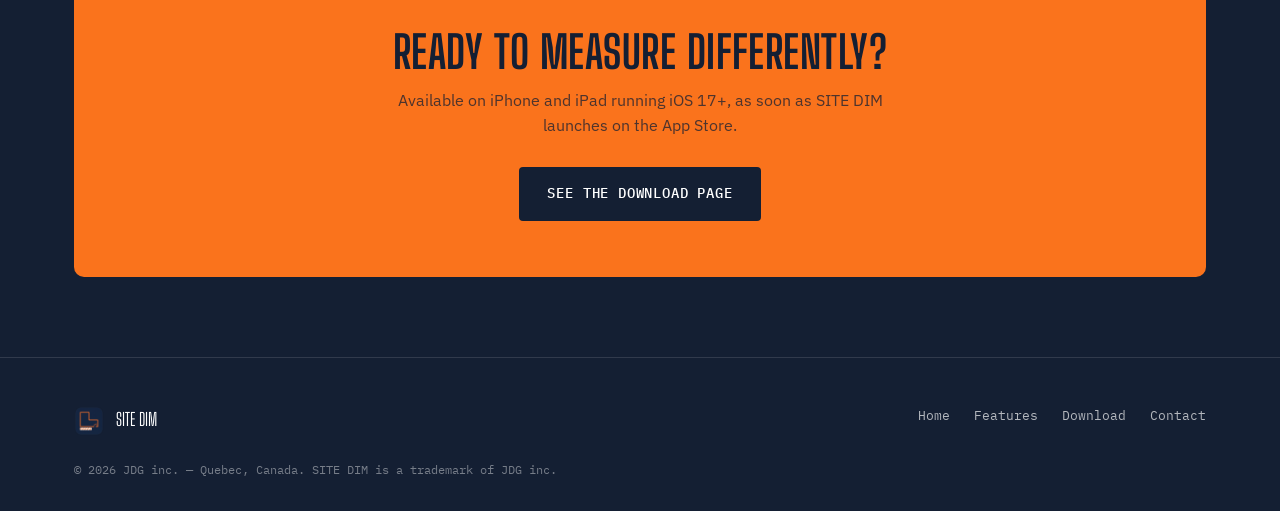
==== commit 169159ef: "Clarify LiDAR is a bonus, not a requirement SITE DIM runs on any iPhone/iPad on iOS 17+; only the Li" ====
--- a/en/index.html
+++ b/en/index.html
@@ -5,6 +5,53 @@
 <meta name="viewport" content="width=device-width, initial-scale=1">
 <title>SITE DIM — Augmented Reality Quantity Takeoff</title>
 <meta name="description" content="SITE DIM measures walls, floors, ceilings, roofs and lots using augmented reality and LiDAR on iPhone/iPad. Fast, reliable, PDF and DXF exports. An app by JDG inc., Quebec.">
+<link rel="canonical" href="https://sitedim.netlify.app/en/">
+<link rel="alternate" hreflang="fr" href="https://sitedim.netlify.app/fr/">
+<link rel="alternate" hreflang="en" href="https://sitedim.netlify.app/en/">
+<link rel="alternate" hreflang="x-default" href="https://sitedim.netlify.app/fr/">
+
+<meta property="og:type" content="website">
+<meta property="og:site_name" content="SITE DIM">
+<meta property="og:title" content="SITE DIM — Augmented Reality Quantity Takeoff">
+<meta property="og:description" content="SITE DIM measures walls, floors, ceilings, roofs and lots using augmented reality and LiDAR on iPhone/iPad. Fast, reliable, PDF and DXF exports. An app by JDG inc., Quebec.">
+<meta property="og:url" content="https://sitedim.netlify.app/en/">
+<meta property="og:image" content="https://sitedim.netlify.app/assets/img/og-image-en.png">
+<meta property="og:image:width" content="1200">
+<meta property="og:image:height" content="630">
+<meta property="og:locale" content="en_CA">
+<meta property="og:locale:alternate" content="fr_CA">
+
+<meta name="twitter:card" content="summary_large_image">
+<meta name="twitter:title" content="SITE DIM — Augmented Reality Quantity Takeoff">
+<meta name="twitter:description" content="SITE DIM measures walls, floors, ceilings, roofs and lots using augmented reality and LiDAR on iPhone/iPad. Fast, reliable, PDF and DXF exports. An app by JDG inc., Quebec.">
+<meta name="twitter:image" content="https://sitedim.netlify.app/assets/img/og-image-en.png">
+
+<script type="application/ld+json">
+{
+  "@context": "https://schema.org",
+  "@type": "MobileApplication",
+  "name": "SITE DIM",
+  "operatingSystem": "iOS 17+",
+  "applicationCategory": "BusinessApplication",
+  "url": "https://sitedim.netlify.app/en/",
+  "description": "SITE DIM measures walls, floors, ceilings, roofs and lots using augmented reality and LiDAR on iPhone/iPad.",
+  "offers": {
+    "@type": "Offer",
+    "price": "44.99",
+    "priceCurrency": "CAD"
+  },
+  "publisher": {
+    "@type": "Organization",
+    "name": "JDG inc.",
+    "address": {
+      "@type": "PostalAddress",
+      "addressRegion": "Quebec",
+      "addressCountry": "CA"
+    }
+  },
+  "sameAs": ["https://apps.apple.com/ca/app/site-dim/id6807966608"]
+}
+</script>
 <link rel="icon" href="../assets/img/logo-mark.png">
 <link rel="preconnect" href="https://fonts.googleapis.com">
 <link rel="preconnect" href="https://fonts.gstatic.com" crossorigin>
@@ -47,14 +94,14 @@
       <div>
         <p class="eyebrow">Augmented reality quantity takeoff</p>
         <h1>Measure a job site as fast as a glance.</h1>
-        <p class="lead">SITE DIM turns your iPhone or iPad&rsquo;s camera and LiDAR sensor into a survey tool. Walls, floors, ceilings, roofs, lengths and lots — measured in seconds, no tape measure or laser theodolite required.</p>
+        <p class="lead">SITE DIM turns your iPhone or iPad&rsquo;s camera into a survey tool. Walls, floors, ceilings, roofs, lengths and lots — measured in seconds, no tape measure or laser theodolite required. Works on any iPhone running iOS 17+; a LiDAR sensor, when present, unlocks an extra-fast capture mode.</p>
         <div class="hero__actions">
           <a href="https://apps.apple.com/ca/app/site-dim/id6807966608?l=en-CA" class="btn btn--primary" target="_blank" rel="noopener">Download on the App Store</a>
           <a href="features.html" class="btn btn--outline">See features</a>
         </div>
         <div class="hero__meta">
           <span><strong>iOS 17+</strong> required</span>
-          <span><strong>LiDAR</strong> sensor required</span>
+          <span>Works on <strong>any iPhone</strong></span>
           <span>Bilingual <strong>FR / EN</strong></span>
           <span><strong>$44.99 CAD</strong></span>
         </div>
@@ -72,7 +119,7 @@
       <div class="card card--new">
         <span class="badge-new">New — build 82</span>
         <h2 style="margin-top: 16px;">LiDAR Scan</h2>
-        <p class="lead" style="margin-bottom: 0;">Survey a wall, floor, and ceiling in a single pass: walk around the room with the camera, and SITE DIM automatically detects the walls, floor, and ceiling, ready to be added to your surveys <em>(requires a device with a LiDAR sensor)</em>.</p>
+        <p class="lead" style="margin-bottom: 0;">Survey a wall, floor, and ceiling in a single pass: walk around the room with the camera, and SITE DIM automatically detects the walls, floor, and ceiling, ready to be added to your surveys <em>(this precision mode requires a device with a LiDAR sensor — other capture modes work on any iPhone)</em>.</p>
         <ul class="changelog-list">
           <li>QR code and share button added to the main menu to quickly refer the app to a colleague</li>
           <li>Land survey: fixed missing perimeter and plan view/export for large lots</li>
@@ -199,7 +246,7 @@
       <div class="specs">
         <div class="specs__item"><div class="label">Price</div><div class="value">$44.99 CAD</div></div>
         <div class="specs__item"><div class="label">Platform</div><div class="value">iOS 17+</div></div>
-        <div class="specs__item"><div class="label">Sensor</div><div class="value">LiDAR required</div></div>
+        <div class="specs__item"><div class="label">Sensor</div><div class="value">LiDAR bonus</div></div>
         <div class="specs__item"><div class="label">Languages</div><div class="value">FR / EN</div></div>
       </div>
     </div>
@@ -209,7 +256,7 @@
     <div class="container">
       <div class="cta-band">
         <h2>Ready to measure differently?</h2>
-        <p>Available on LiDAR-equipped iPhone and iPad, as soon as SITE DIM launches on the App Store.</p>
+        <p>Available on iPhone and iPad running iOS 17+, as soon as SITE DIM launches on the App Store.</p>
         <a href="download.html" class="btn btn--primary">See the download page</a>
       </div>
     </div>
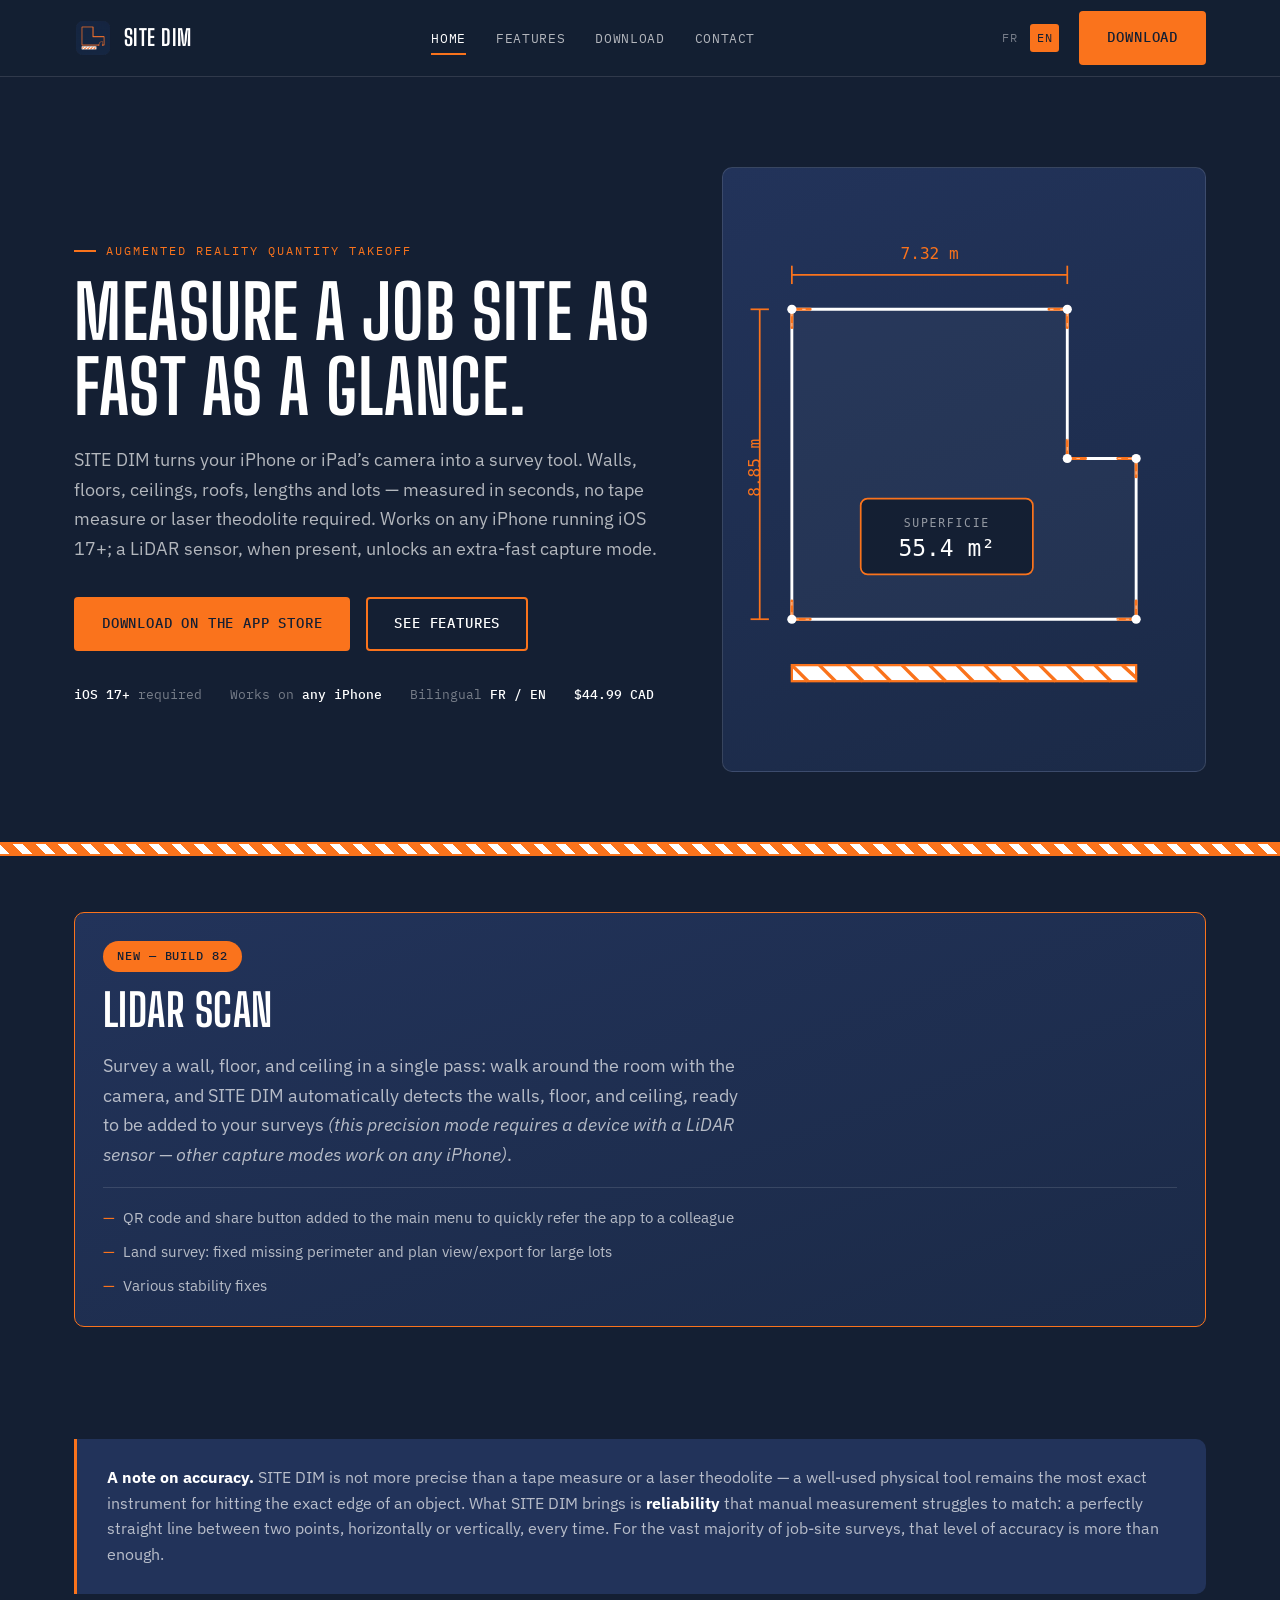
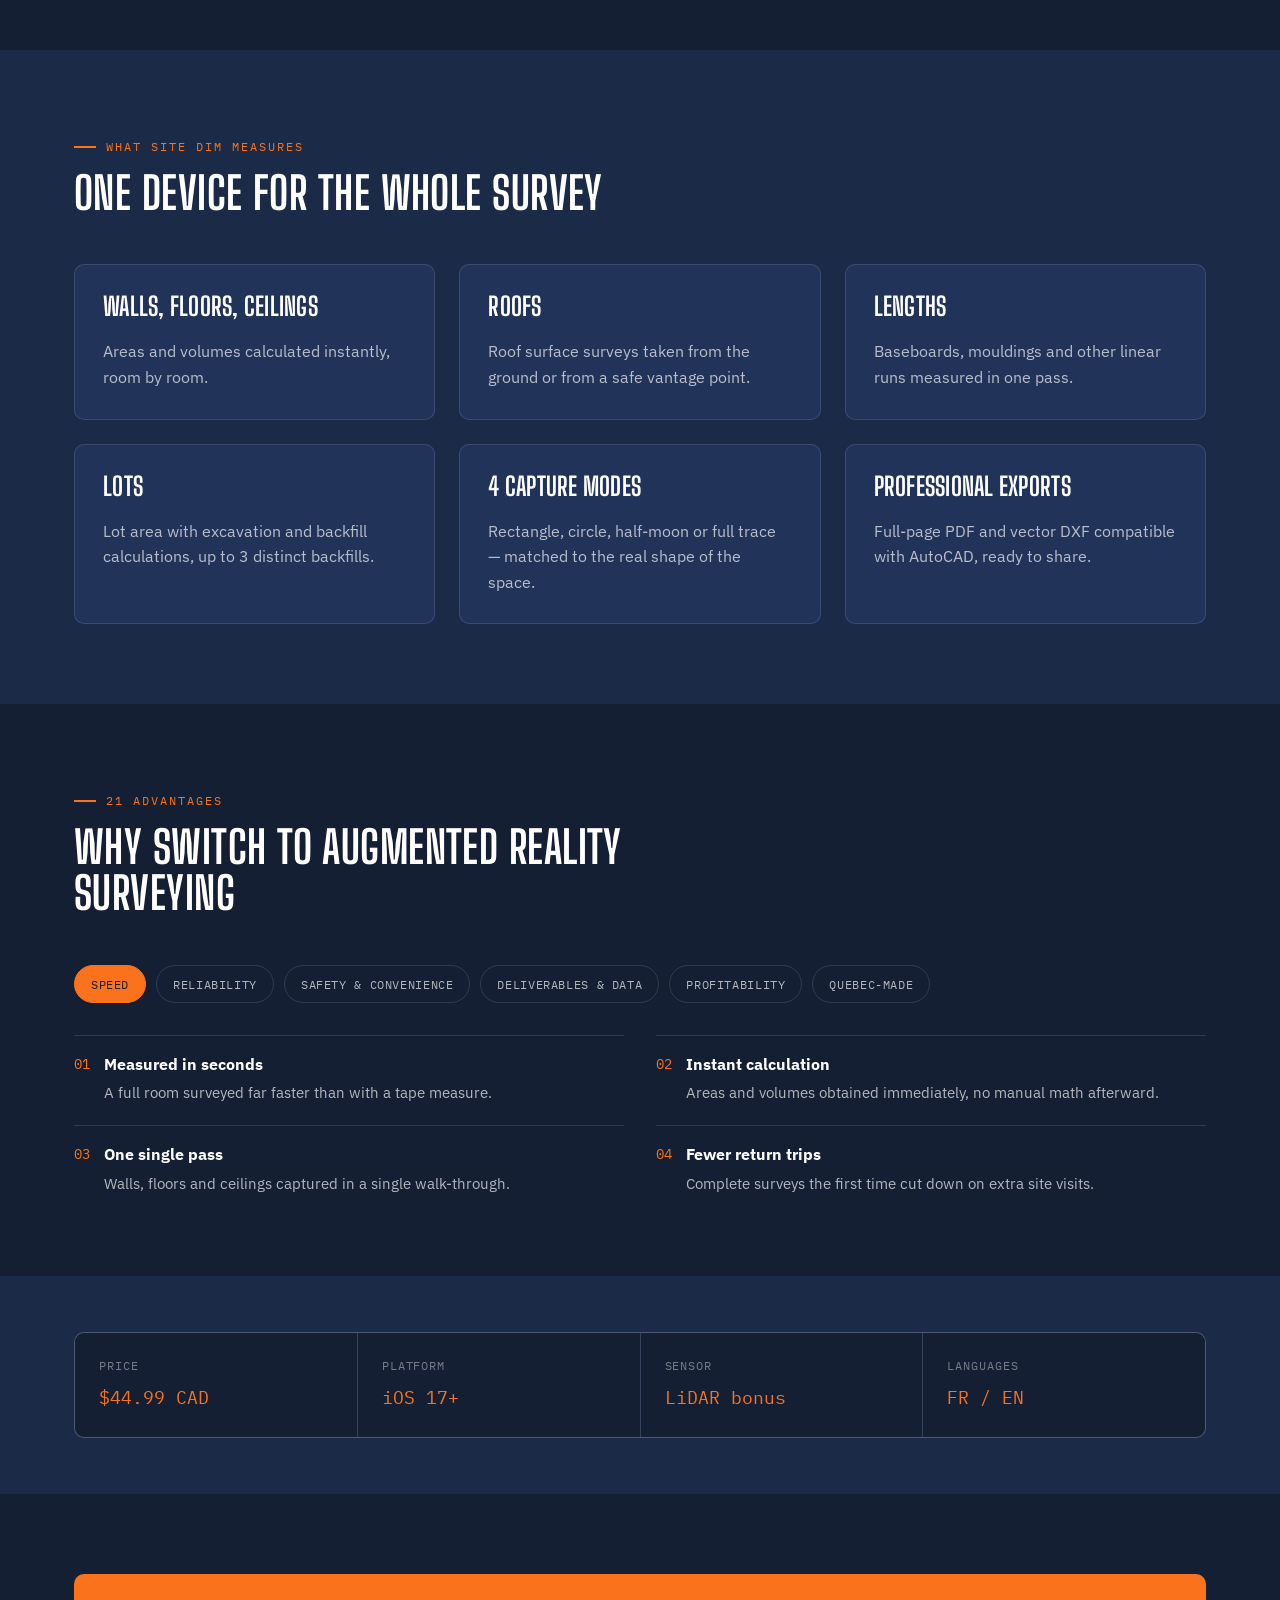
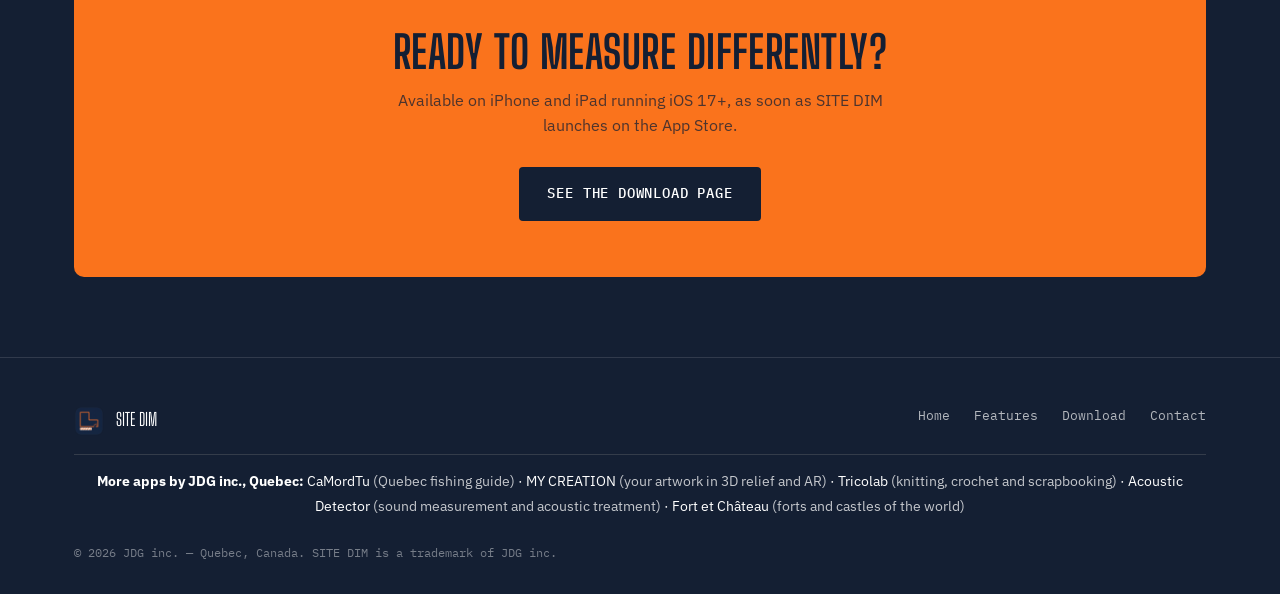
==== commit 2d0208be: "Liens vers les autres apps de JDG inc. + clé IndexNow (Bing) Co-Authored-By: Claude Opus 5.5 <norepl" ====
--- a/en/index.html
+++ b/en/index.html
@@ -280,7 +280,8 @@
         </ul>
       </nav>
     </div>
-    <div class="site-footer__meta">
+    <div class="jdg-apps" style="margin-top:18px;padding-top:14px;border-top:1px solid rgba(127,127,127,.3);font-size:.88em;line-height:1.8;text-align:center"><strong>More apps by JDG inc., Quebec:</strong> <a href="https://camordtu.netlify.app/en.html">CaMordTu</a> <span style="opacity:.75">(Quebec fishing guide)</span> · <a href="https://appmycreation.com/index-en.html">MY CREATION</a> <span style="opacity:.75">(your artwork in 3D relief and AR)</span> · <a href="https://tricolab.netlify.app/en/index.html">Tricolab</a> <span style="opacity:.75">(knitting, crochet and scrapbooking)</span> · <a href="https://apps.apple.com/ca/app/id6810440422?l=en-CA">Acoustic Detector</a> <span style="opacity:.75">(sound measurement and acoustic treatment)</span> · <a href="https://apps.apple.com/ca/app/id6811432420?l=en-CA">Fort et Château</a> <span style="opacity:.75">(forts and castles of the world)</span></div>
+<div class="site-footer__meta">
       &copy; 2026 JDG inc. — Quebec, Canada. SITE DIM is a trademark of JDG inc.
     </div>
   </div>
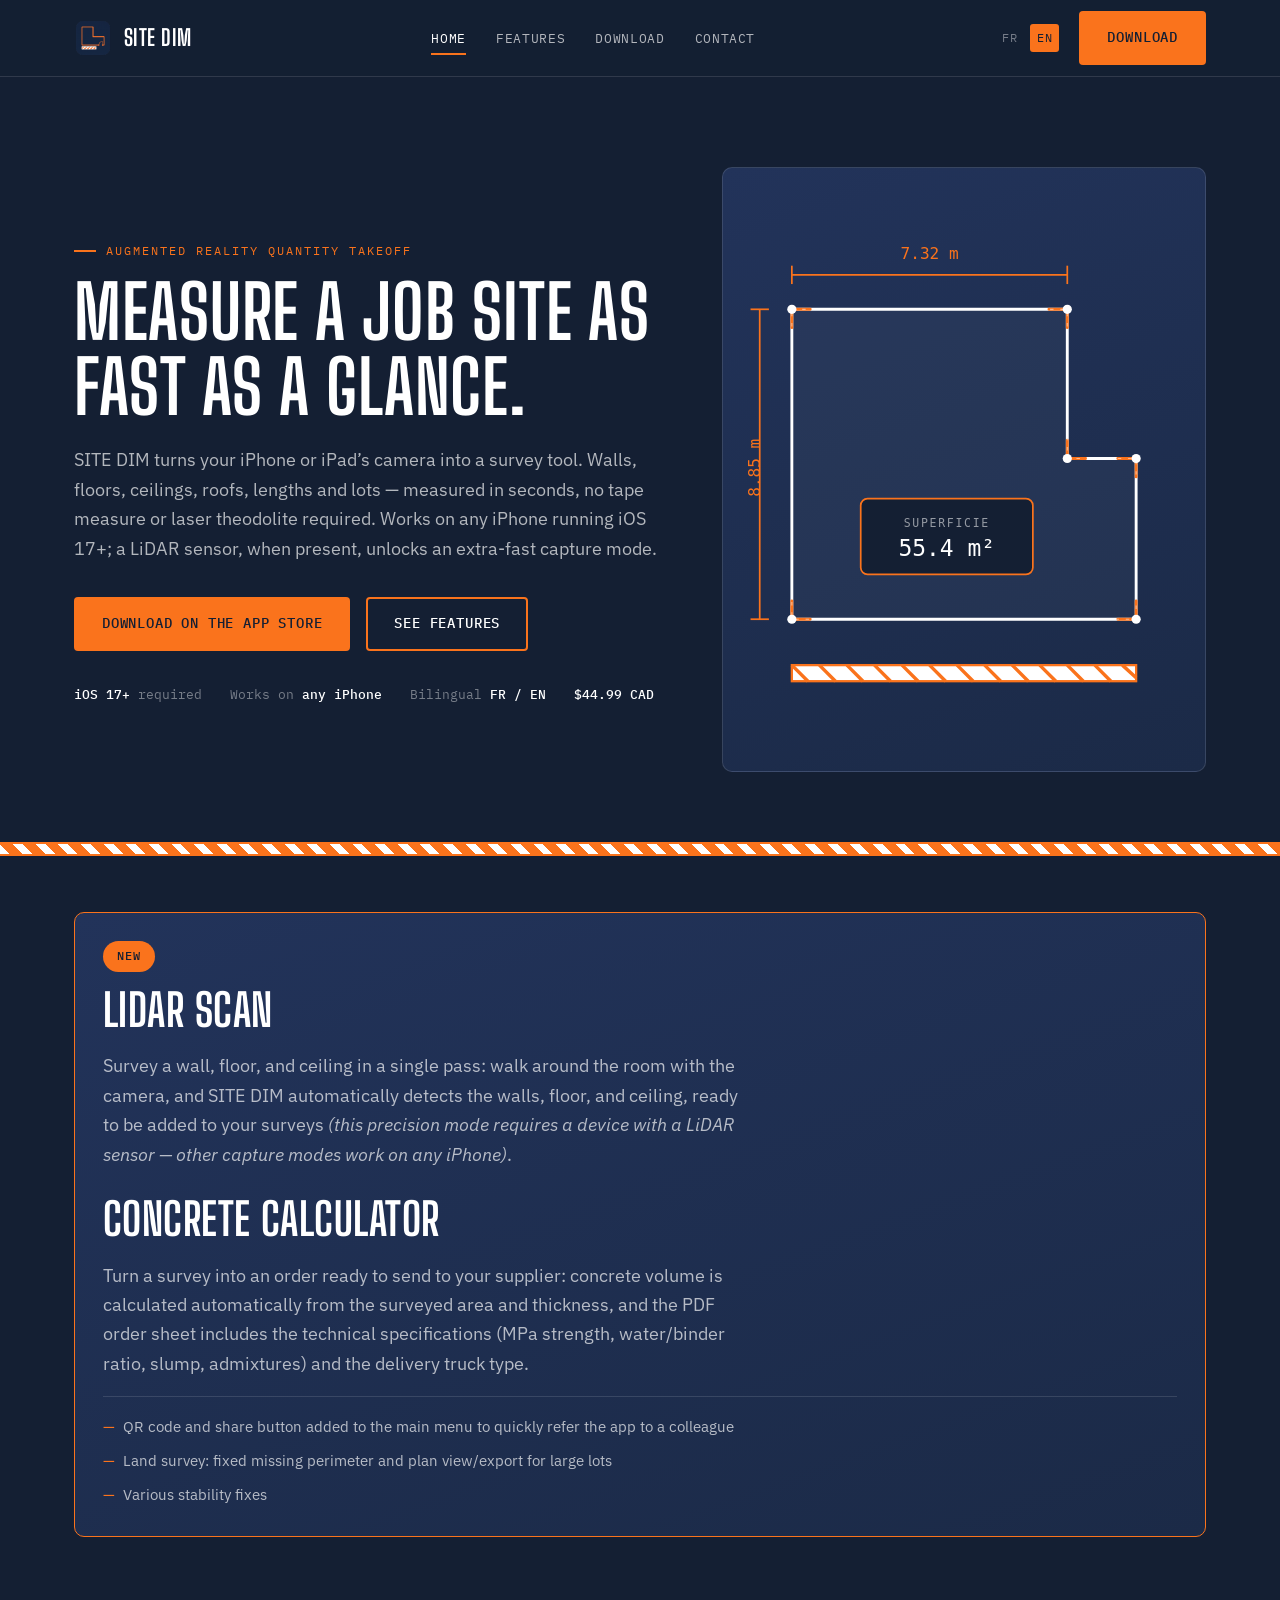
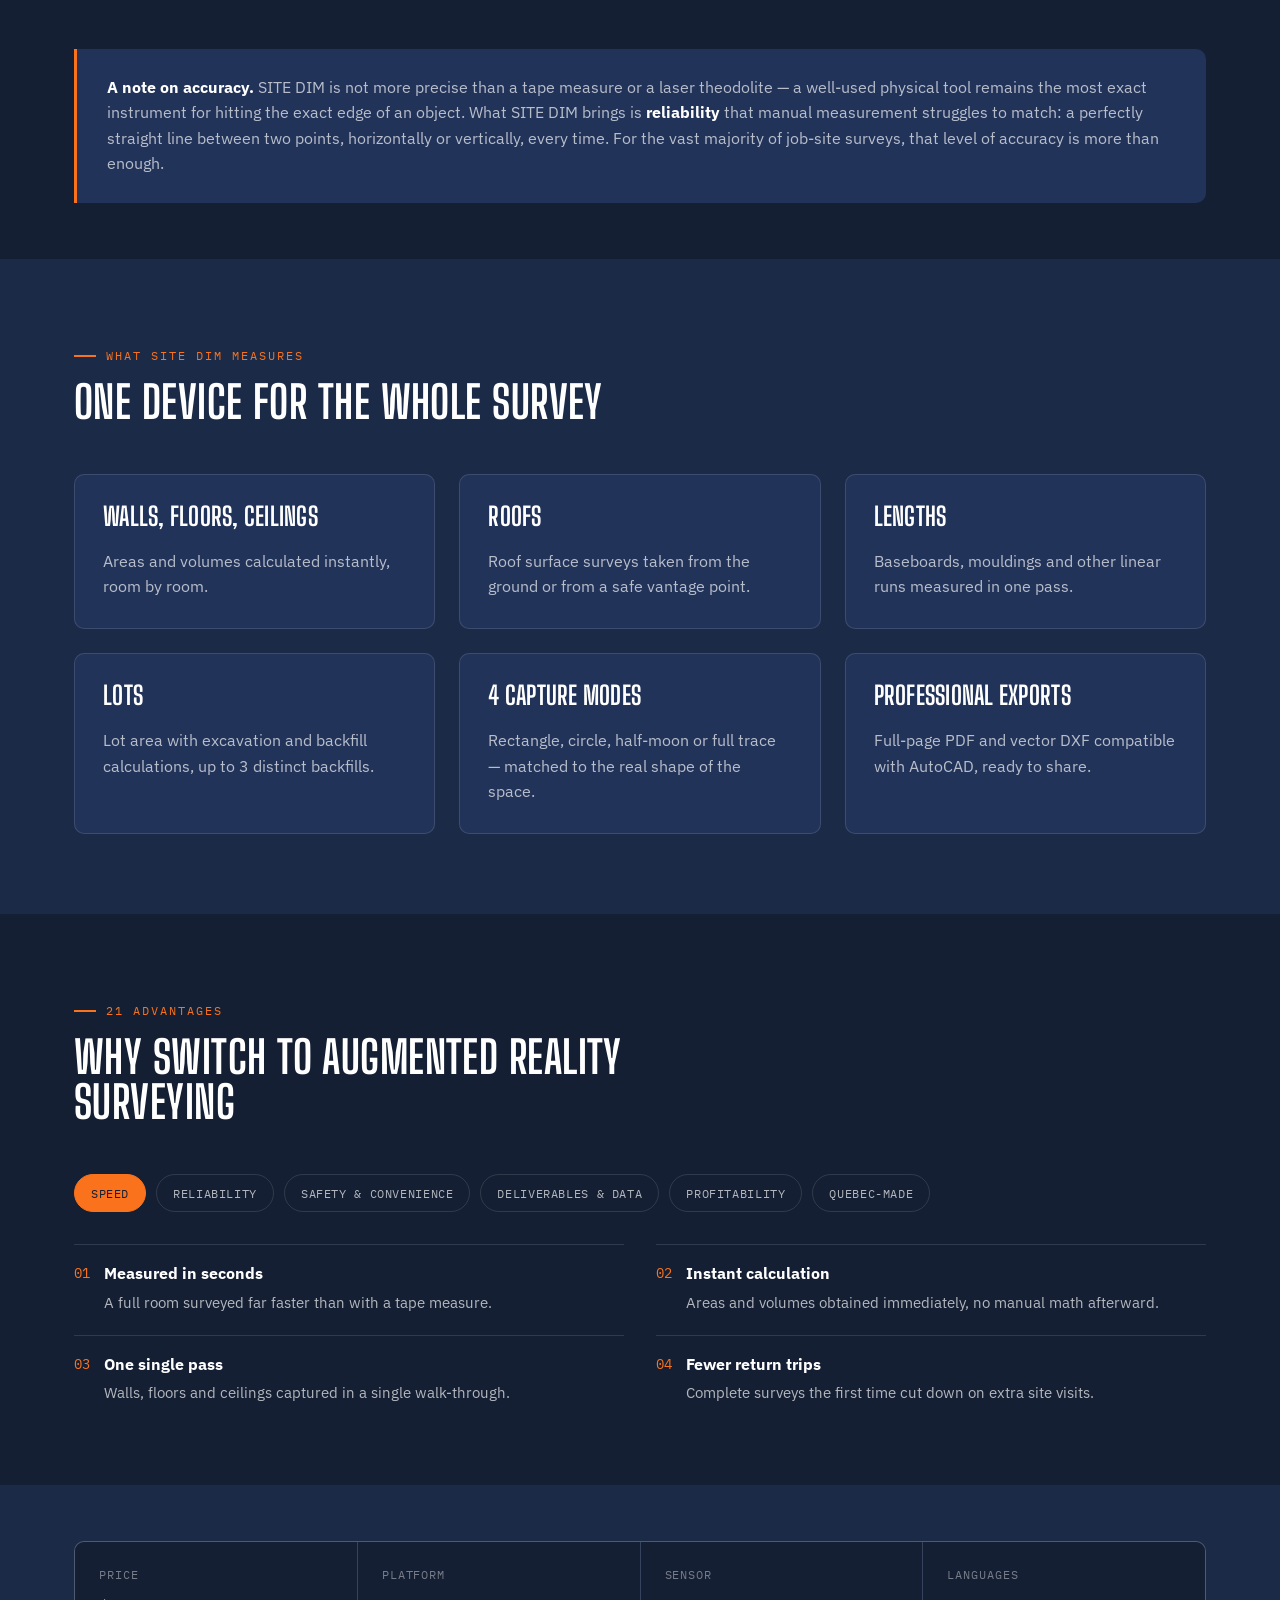
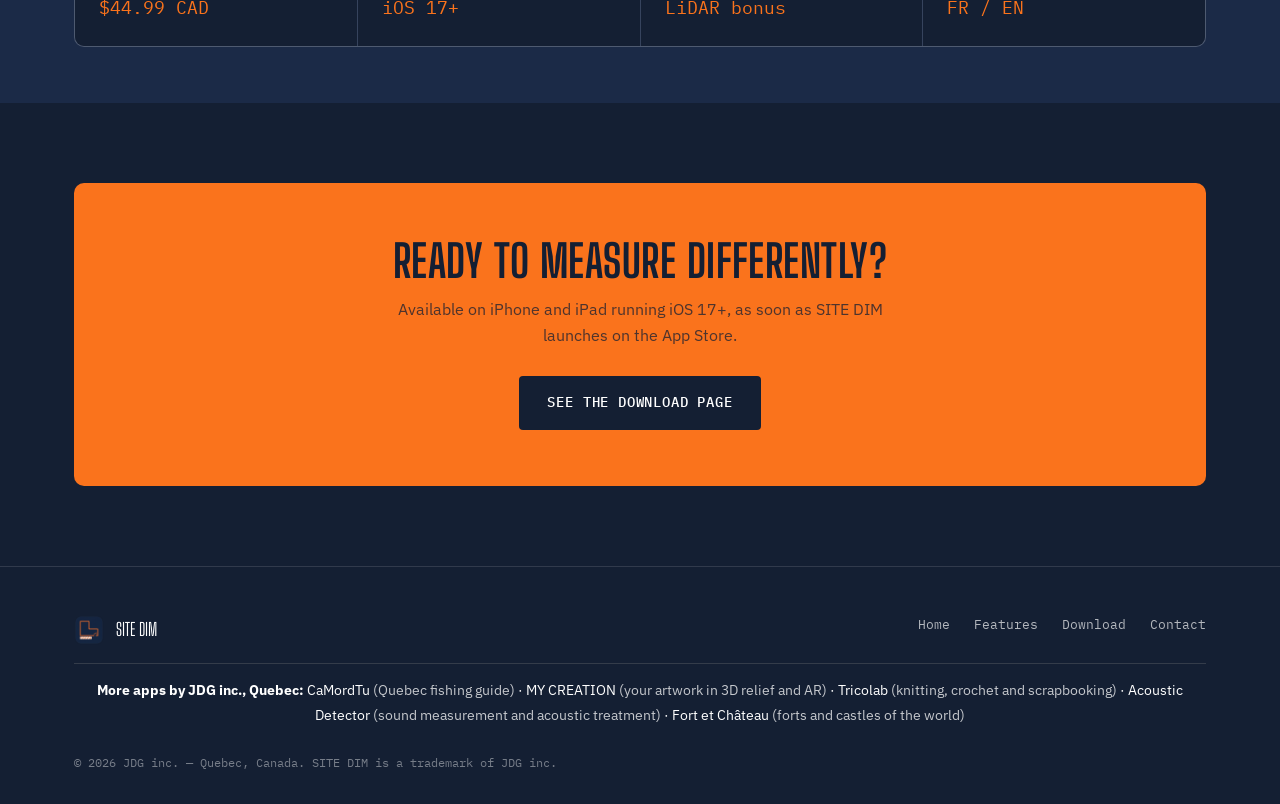
==== commit 44adb278: "Replace build 82 badge with "Nouveauté" and add concrete calculator to it The home-page "New" card n" ====
--- a/en/index.html
+++ b/en/index.html
@@ -117,9 +117,11 @@
   <section class="section--tight">
     <div class="container">
       <div class="card card--new">
-        <span class="badge-new">New — build 82</span>
+        <span class="badge-new">New</span>
         <h2 style="margin-top: 16px;">LiDAR Scan</h2>
         <p class="lead" style="margin-bottom: 0;">Survey a wall, floor, and ceiling in a single pass: walk around the room with the camera, and SITE DIM automatically detects the walls, floor, and ceiling, ready to be added to your surveys <em>(this precision mode requires a device with a LiDAR sensor — other capture modes work on any iPhone)</em>.</p>
+        <h2 style="margin-top: 28px;">Concrete calculator</h2>
+        <p class="lead" style="margin-bottom: 0;">Turn a survey into an order ready to send to your supplier: concrete volume is calculated automatically from the surveyed area and thickness, and the PDF order sheet includes the technical specifications (MPa strength, water/binder ratio, slump, admixtures) and the delivery truck type.</p>
         <ul class="changelog-list">
           <li>QR code and share button added to the main menu to quickly refer the app to a colleague</li>
           <li>Land survey: fixed missing perimeter and plan view/export for large lots</li>
